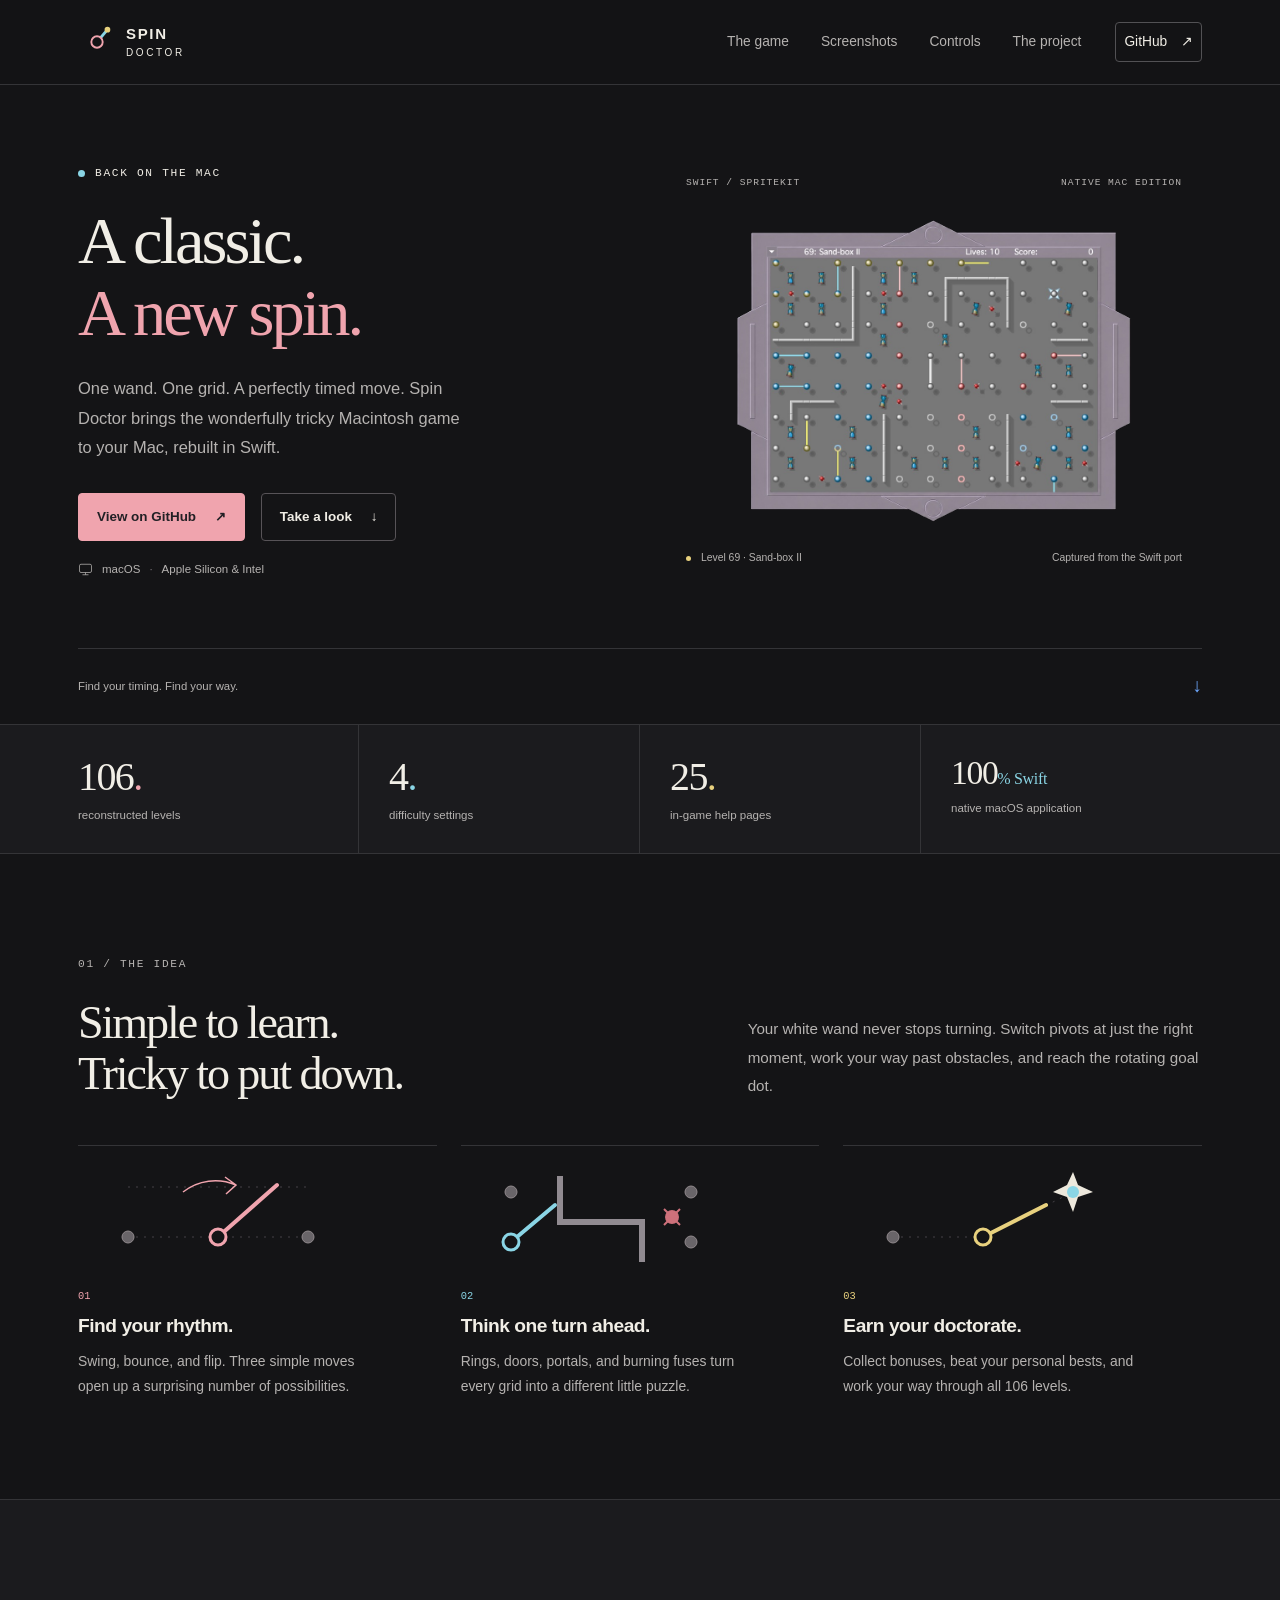
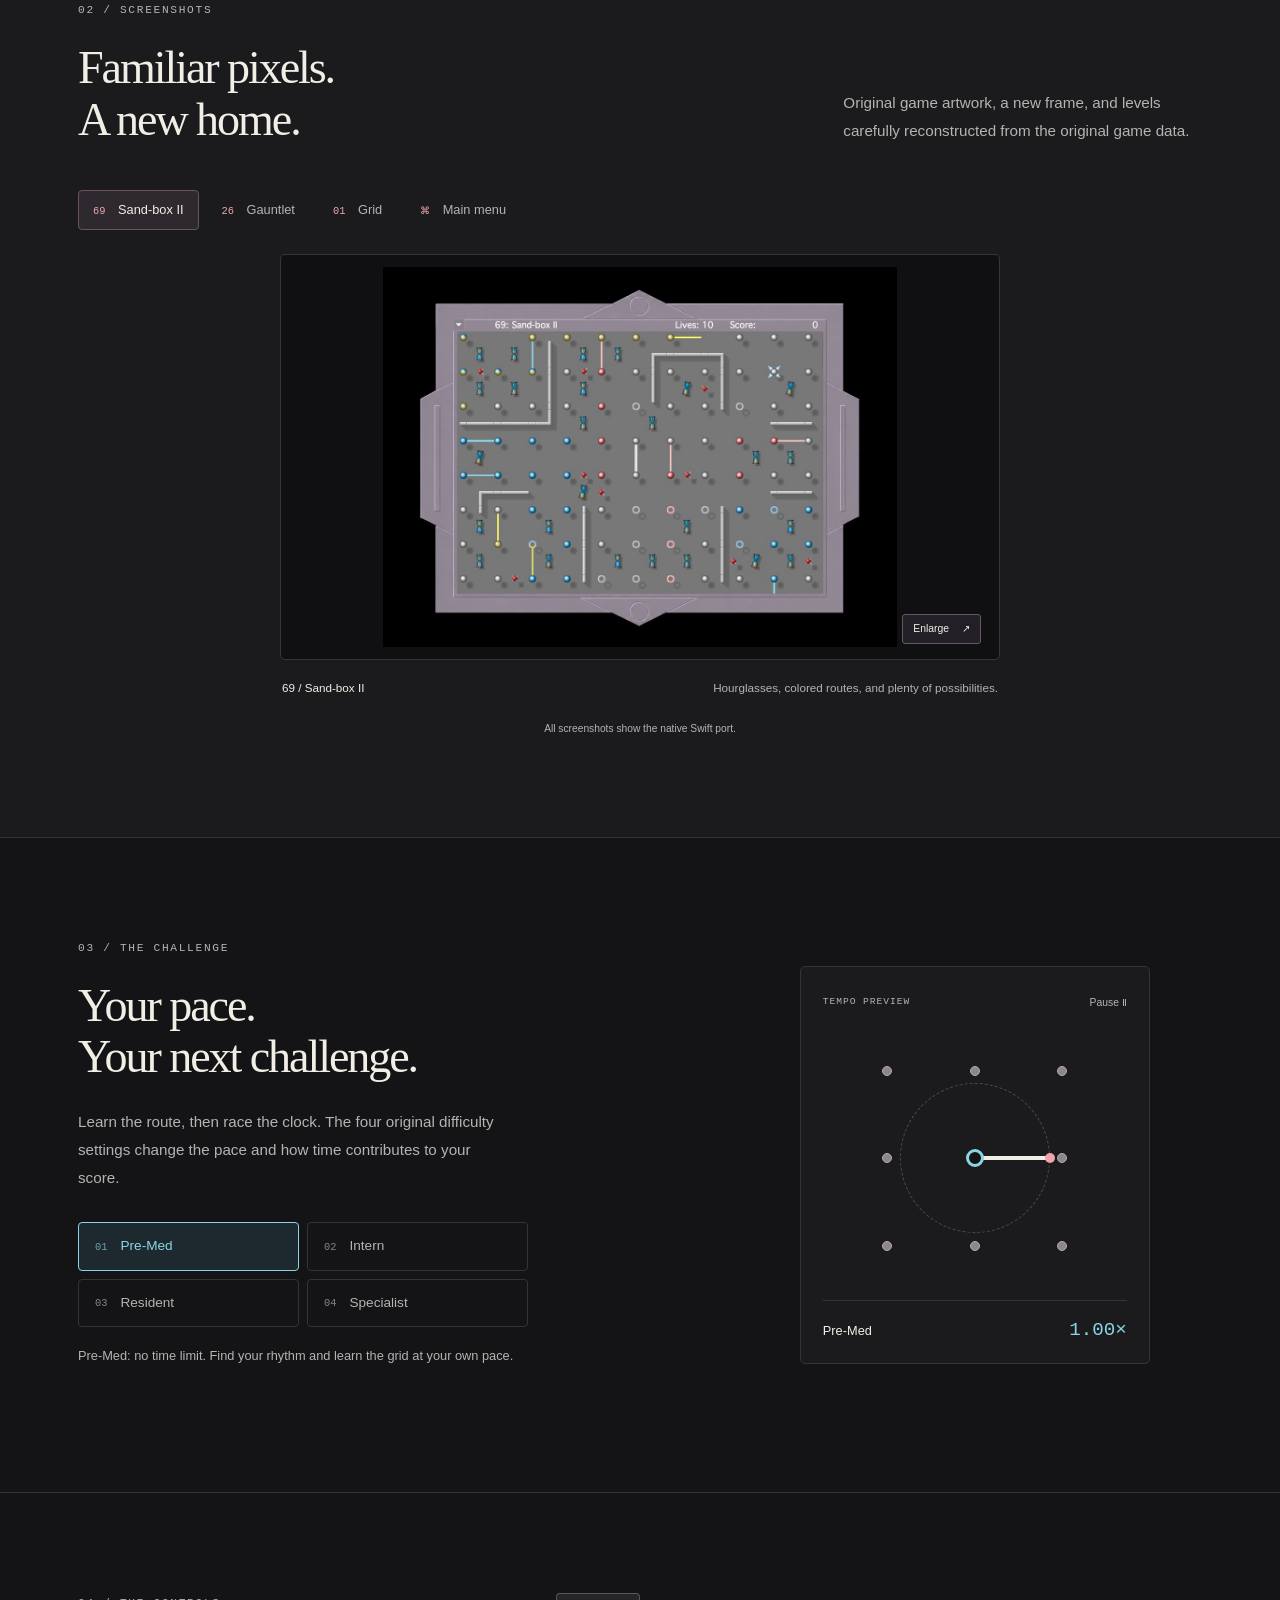
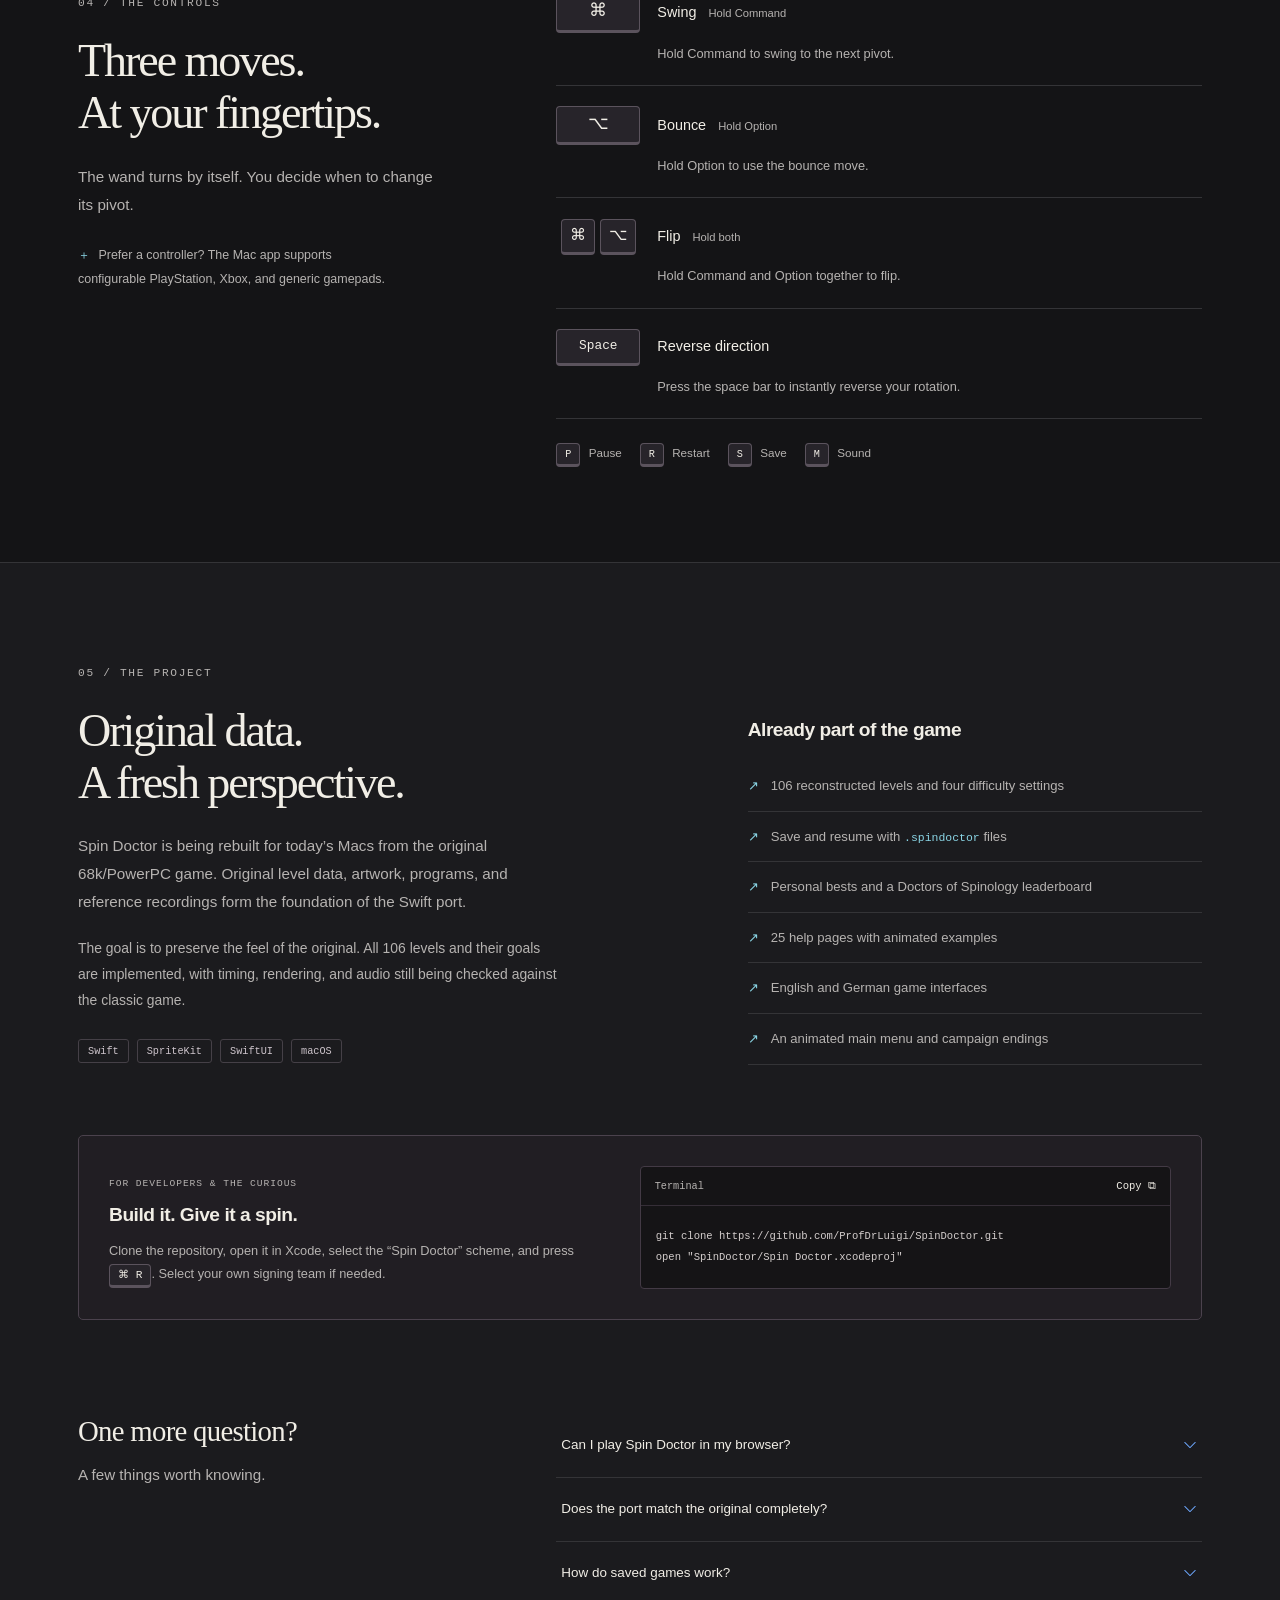
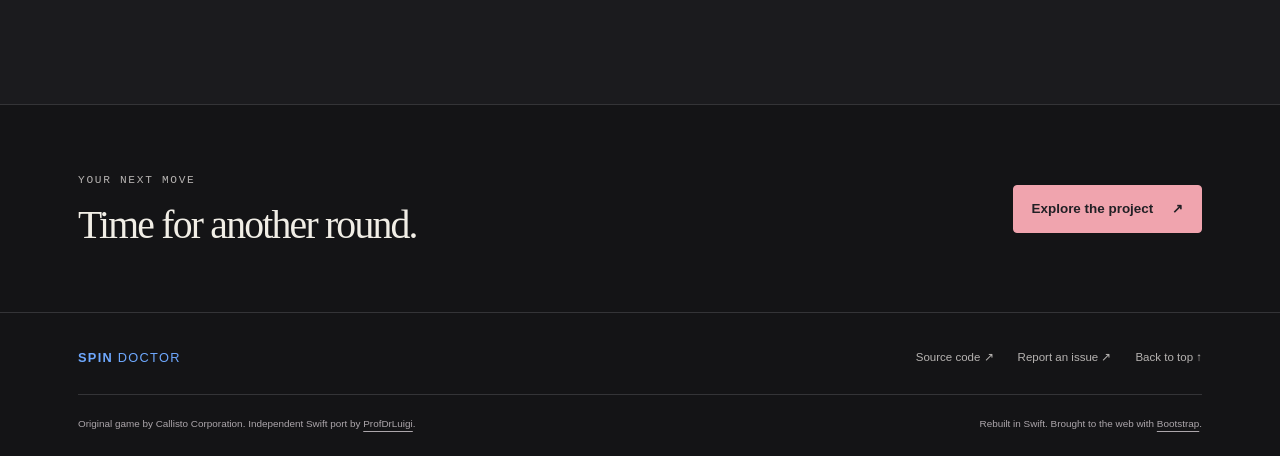
==== docs/index.html @ 9e821176 "Initial push" ====
<!doctype html>
<html lang="en" data-bs-theme="dark">
<head>
  <meta charset="utf-8">
  <meta name="viewport" content="width=device-width, initial-scale=1">
  <meta name="theme-color" content="#141416">
  <meta name="description" content="The Macintosh classic returns as a native Swift and SpriteKit game for macOS. Explore 106 reconstructed levels, four difficulty settings, and a familiar world of rotating wands.">
  <meta property="og:type" content="website">
  <meta property="og:title" content="Spin Doctor · A classic. A new spin.">
  <meta property="og:description" content="106 levels. Four difficulty settings. One rotating wand. A native Swift reimplementation of the Macintosh classic.">
  <meta property="og:image" content="https://profdrluigi.github.io/SpinDoctor/assets/images/sand-box-ii.jpg">
  <meta property="og:image:alt" content="Level 69, Sand-box II, in the native Spin Doctor port">
  <meta name="twitter:card" content="summary_large_image">
  <title>Spin Doctor · A classic. A new spin.</title>
  <link rel="icon" type="image/svg+xml" href="assets/favicon.svg">
  <link rel="stylesheet" href="assets/vendor/bootstrap/bootstrap.min.css">
  <link rel="stylesheet" href="assets/site.css">
  <script src="assets/vendor/bootstrap/bootstrap.bundle.min.js" defer></script>
  <script src="assets/site.js" defer></script>
</head>
<body>
  <a class="skip-link" href="#main">Skip to content</a>

  <header class="site-header">
    <nav class="navbar navbar-expand-lg container" aria-label="Main navigation">
      <a class="navbar-brand brand" href="#top" aria-label="Spin Doctor – home">
        <svg class="brand-symbol" viewBox="0 0 40 40" aria-hidden="true"><path d="M20 20 31 7"/><circle cx="20" cy="20" r="6"/><circle class="brand-orbit" cx="31" cy="7" r="3"/></svg>
        <span>SPIN<span class="brand-second">DOCTOR</span></span>
      </a>
      <button class="navbar-toggler" type="button" data-bs-toggle="collapse" data-bs-target="#navigation" aria-controls="navigation" aria-expanded="false" aria-label="Toggle navigation">
        <span class="navbar-toggler-icon"></span>
      </button>
      <div class="collapse navbar-collapse" id="navigation">
        <ul class="navbar-nav ms-auto align-items-lg-center gap-lg-3">
          <li class="nav-item"><a class="nav-link" href="#game">The game</a></li>
          <li class="nav-item"><a class="nav-link" href="#screenshots">Screenshots</a></li>
          <li class="nav-item"><a class="nav-link" href="#controls">Controls</a></li>
          <li class="nav-item"><a class="nav-link" href="#project">The project</a></li>
          <li class="nav-item"><a class="nav-link nav-github" href="https://github.com/ProfDrLuigi/SpinDoctor">GitHub <span aria-hidden="true">↗</span></a></li>
        </ul>
      </div>
    </nav>
  </header>

  <main id="main">
    <section class="hero section-grid" id="top" aria-labelledby="hero-title">
      <div class="container">
        <div class="row align-items-center gy-5">
          <div class="col-lg-5 hero-copy">
            <div class="eyebrow"><span class="status-dot" aria-hidden="true"></span> Back on the Mac</div>
            <h1 id="hero-title">A classic.<br><span>A new spin.</span></h1>
            <p class="hero-description">One wand. One grid. A perfectly timed move. Spin Doctor brings the wonderfully tricky Macintosh game to your Mac, rebuilt in Swift.</p>
            <div class="d-flex flex-wrap gap-3 hero-actions">
              <a class="btn btn-accent" href="https://github.com/ProfDrLuigi/SpinDoctor">View on GitHub <span aria-hidden="true">↗</span></a>
              <a class="btn btn-outline-game" href="#screenshots">Take a look <span aria-hidden="true">↓</span></a>
            </div>
            <p class="platform-note"><svg width="15" height="15" viewBox="0 0 20 20" fill="none" aria-hidden="true"><rect x="2" y="3" width="16" height="11" rx="2" stroke="currentColor"/><path d="M6 17h8M10 14v3" stroke="currentColor"/></svg> macOS <span>·</span> Apple Silicon &amp; Intel</p>
          </div>
          <div class="col-lg-7 hero-visual">
            <div class="visual-heading"><span class="tiny-label">SWIFT / SPRITEKIT</span><span class="tiny-label">NATIVE MAC EDITION</span></div>
            <img class="hero-image" src="assets/images/sand-box-ii.jpg" width="1100" height="814" alt="Spin Doctor: Sand-box II with colored wands, hourglasses, and walls inside the new game frame" fetchpriority="high" decoding="async">
            <div class="visual-caption"><span><span class="caption-dot" aria-hidden="true"></span> Level 69 · Sand-box II</span><span>Captured from the Swift port</span></div>
          </div>
        </div>
        <div class="hero-bottom"><span>Find your timing. Find your way.</span><a href="#game" aria-label="Explore the game"><span aria-hidden="true">↓</span></a></div>
      </div>
    </section>

    <section class="facts-band" aria-label="The game in numbers">
      <div class="container">
        <div class="row g-0">
          <div class="col-6 col-lg-3 fact"><strong>106<span class="pink">.</span></strong><span>reconstructed levels</span></div>
          <div class="col-6 col-lg-3 fact"><strong>4<span class="blue">.</span></strong><span>difficulty settings</span></div>
          <div class="col-6 col-lg-3 fact"><strong>25<span class="yellow">.</span></strong><span>in-game help pages</span></div>
          <div class="col-6 col-lg-3 fact"><strong class="fact-native">100<span class="blue">% Swift</span></strong><span>native macOS application</span></div>
        </div>
      </div>
    </section>

    <section class="section-space" id="game" aria-labelledby="game-title">
      <div class="container">
        <div class="row gy-4 align-items-end section-heading">
          <div class="col-lg-7"><p class="eyebrow">01 / The idea</p><h2 id="game-title">Simple to learn.<br>Tricky to put down.</h2></div>
          <div class="col-lg-5"><p class="section-intro">Your white wand never stops turning. Switch pivots at just the right moment, work your way past obstacles, and reach the rotating goal dot.</p></div>
        </div>
        <div class="row g-4 mechanics">
          <div class="col-md-4">
            <article class="mechanic mechanic-pink">
              <div class="mechanic-art" aria-hidden="true"><svg viewBox="0 0 280 110"><path class="diagram-track" d="M50 75H230M50 25H230"/><circle class="diagram-dot" cx="50" cy="75" r="6"/><circle class="diagram-dot" cx="140" cy="75" r="6"/><circle class="diagram-dot" cx="230" cy="75" r="6"/><path class="diagram-wand" d="M140 75 199 23"/><circle class="diagram-pivot" cx="140" cy="75" r="8"/><path class="diagram-arrow" d="M105 30a52 52 0 0 1 53-7m-11-8 11 8-10 9"/></svg></div>
              <span class="step-number">01</span><h3>Find your rhythm.</h3><p>Swing, bounce, and flip. Three simple moves open up a surprising number of possibilities.</p>
            </article>
          </div>
          <div class="col-md-4">
            <article class="mechanic mechanic-blue">
              <div class="mechanic-art" aria-hidden="true"><svg viewBox="0 0 280 110"><circle class="diagram-dot" cx="50" cy="30" r="6"/><circle class="diagram-dot" cx="50" cy="80" r="6"/><circle class="diagram-dot" cx="230" cy="30" r="6"/><circle class="diagram-dot" cx="230" cy="80" r="6"/><path class="diagram-wall" d="M99 14V60H181V100"/><path class="diagram-wand" d="M50 80 94 43"/><circle class="diagram-pivot" cx="50" cy="80" r="8"/><circle class="diagram-danger" cx="211" cy="55" r="7"/><path class="diagram-danger-lines" d="m203 47 16 16m0-16-16 16"/></svg></div>
              <span class="step-number">02</span><h3>Think one turn ahead.</h3><p>Rings, doors, portals, and burning fuses turn every grid into a different little puzzle.</p>
            </article>
          </div>
          <div class="col-md-4">
            <article class="mechanic mechanic-yellow">
              <div class="mechanic-art" aria-hidden="true"><svg viewBox="0 0 280 110"><path class="diagram-track" d="M50 75H140L230 30"/><circle class="diagram-dot" cx="50" cy="75" r="6"/><circle class="diagram-dot" cx="140" cy="75" r="6"/><path class="diagram-wand" d="m140 75 63-32"/><circle class="diagram-pivot" cx="140" cy="75" r="8"/><path class="diagram-star" d="m230 10 5 13 15 7-15 5-5 15-6-15-14-5 14-7Z"/><circle class="diagram-goal" cx="230" cy="30" r="6"/></svg></div>
              <span class="step-number">03</span><h3>Earn your doctorate.</h3><p>Collect bonuses, beat your personal bests, and work your way through all 106 levels.</p>
            </article>
          </div>
        </div>
      </div>
    </section>

    <section class="section-space gallery-section" id="screenshots" aria-labelledby="gallery-title">
      <div class="container">
        <div class="row gy-3 align-items-end section-heading">
          <div class="col-lg-8"><p class="eyebrow">02 / Screenshots</p><h2 id="gallery-title">Familiar pixels.<br>A new home.</h2></div>
          <div class="col-lg-4"><p class="section-intro">Original game artwork, a new frame, and levels carefully reconstructed from the original game data.</p></div>
        </div>
        <ul class="nav nav-pills screenshot-tabs" id="screenshot-tabs" role="tablist" aria-label="Choose a screenshot">
          <li class="nav-item" role="presentation"><button class="nav-link active" id="sand-tab" data-bs-toggle="pill" data-bs-target="#sand-panel" type="button" role="tab" aria-controls="sand-panel" aria-selected="true"><span class="tab-index">69</span> Sand-box II</button></li>
          <li class="nav-item" role="presentation"><button class="nav-link" id="gauntlet-tab" data-bs-toggle="pill" data-bs-target="#gauntlet-panel" type="button" role="tab" aria-controls="gauntlet-panel" aria-selected="false"><span class="tab-index">26</span> Gauntlet</button></li>
          <li class="nav-item" role="presentation"><button class="nav-link" id="grid-tab" data-bs-toggle="pill" data-bs-target="#grid-panel" type="button" role="tab" aria-controls="grid-panel" aria-selected="false"><span class="tab-index">01</span> Grid</button></li>
          <li class="nav-item" role="presentation"><button class="nav-link" id="menu-tab" data-bs-toggle="pill" data-bs-target="#menu-panel" type="button" role="tab" aria-controls="menu-panel" aria-selected="false"><span class="tab-index">⌘</span> Main menu</button></li>
        </ul>
        <div class="tab-content screenshot-stage">
          <div class="tab-pane fade show active" id="sand-panel" role="tabpanel" aria-labelledby="sand-tab" tabindex="0">
            <figure><button class="screenshot-zoom" type="button" data-bs-toggle="modal" data-bs-target="#screenshot-modal" data-image="assets/images/sand-box-ii.jpg" data-caption="Level 69 · Sand-box II" aria-label="Enlarge the Sand-box II screenshot"><img src="assets/images/sand-box-ii.jpg" width="1100" height="814" alt="Level 69: colored wands, walls, rings, and hourglasses" loading="lazy" decoding="async"><span class="zoom-label">Enlarge <span aria-hidden="true">↗</span></span></button><figcaption><strong>69 / Sand-box II</strong><span>Hourglasses, colored routes, and plenty of possibilities.</span></figcaption></figure>
          </div>
          <div class="tab-pane fade" id="gauntlet-panel" role="tabpanel" aria-labelledby="gauntlet-tab" tabindex="0">
            <figure><button class="screenshot-zoom" type="button" data-bs-toggle="modal" data-bs-target="#screenshot-modal" data-image="assets/images/gauntlet.jpg" data-caption="Level 26 · Gauntlet" aria-label="Enlarge the Gauntlet screenshot"><img src="assets/images/gauntlet.jpg" width="1100" height="814" alt="Level 26: narrow passages, switches, portals, and a long fuse" loading="lazy" decoding="async"><span class="zoom-label">Enlarge <span aria-hidden="true">↗</span></span></button><figcaption><strong>26 / Gauntlet</strong><span>Tight passages and dangerous encounters. Timing is everything.</span></figcaption></figure>
          </div>
          <div class="tab-pane fade" id="grid-panel" role="tabpanel" aria-labelledby="grid-tab" tabindex="0">
            <figure><button class="screenshot-zoom" type="button" data-bs-toggle="modal" data-bs-target="#screenshot-modal" data-image="assets/images/grid.jpg" data-caption="Level 1 · Grid" aria-label="Enlarge the Grid screenshot"><img src="assets/images/grid.jpg" width="1100" height="814" alt="Level 1: the opening dot grid and instructions" loading="lazy" decoding="async"><span class="zoom-label">Enlarge <span aria-hidden="true">↗</span></span></button><figcaption><strong>01 / Grid</strong><span>Where it all begins: a grid, your wand, and a goal.</span></figcaption></figure>
          </div>
          <div class="tab-pane fade" id="menu-panel" role="tabpanel" aria-labelledby="menu-tab" tabindex="0">
            <figure><button class="screenshot-zoom" type="button" data-bs-toggle="modal" data-bs-target="#screenshot-modal" data-image="assets/images/main-menu.jpg" data-caption="Main menu · Doctors of Spinology" aria-label="Enlarge the main menu screenshot"><img src="assets/images/main-menu.jpg" width="1100" height="786" alt="Main menu with the SPIN logo, level selection, difficulty settings, and high scores" loading="lazy" decoding="async"><span class="zoom-label">Enlarge <span aria-hidden="true">↗</span></span></button><figcaption><strong>⌘ / Main menu</strong><span>The animated SPIN logo, level selection, and your Doctors of Spinology.</span></figcaption></figure>
          </div>
        </div>
        <p class="image-note">All screenshots show the native Swift port.</p>
      </div>
    </section>

    <section class="section-space difficulty-section" aria-labelledby="difficulty-title">
      <div class="container">
        <div class="row gy-5 align-items-center">
          <div class="col-lg-6">
            <p class="eyebrow">03 / The challenge</p><h2 id="difficulty-title">Your pace.<br>Your next challenge.</h2>
            <p class="section-intro difficulty-intro">Learn the route, then race the clock. The four original difficulty settings change the pace and how time contributes to your score.</p>
            <div class="difficulty-options" role="group" aria-label="Difficulty for the tempo preview">
              <button class="difficulty-option is-selected" type="button" data-difficulty="0" aria-pressed="true"><span>01</span>Pre-Med</button>
              <button class="difficulty-option" type="button" data-difficulty="1" aria-pressed="false"><span>02</span>Intern</button>
              <button class="difficulty-option" type="button" data-difficulty="2" aria-pressed="false"><span>03</span>Resident</button>
              <button class="difficulty-option" type="button" data-difficulty="3" aria-pressed="false"><span>04</span>Specialist</button>
            </div>
            <p class="difficulty-note" id="difficulty-note" aria-live="polite">Pre-Med: no time limit. Find your rhythm and learn the grid at your own pace.</p>
          </div>
          <div class="col-lg-5 offset-lg-1">
            <div class="tempo-panel">
              <div class="tempo-header"><span class="tiny-label">TEMPO PREVIEW</span><button id="animation-toggle" class="animation-toggle" type="button" aria-pressed="false" aria-label="Pause the tempo preview">Pause <span aria-hidden="true">Ⅱ</span></button></div>
              <div class="tempo-board" role="img" aria-label="Simplified preview of the rotating wand">
                <div class="tempo-grid" aria-hidden="true"><i></i><i></i><i></i><i></i><i></i><i></i><i></i><i></i><i></i></div>
                <div class="tempo-orbit" aria-hidden="true"></div><div class="tempo-wand" aria-hidden="true"></div><div class="tempo-pivot" aria-hidden="true"></div>
              </div>
              <div class="tempo-footer"><span id="tempo-name">Pre-Med</span><span class="tempo-rate" id="tempo-rate">1.00×</span></div>
            </div>
          </div>
        </div>
      </div>
    </section>

    <section class="section-space controls-section" id="controls" aria-labelledby="controls-title">
      <div class="container">
        <div class="row gy-5">
          <div class="col-lg-4"><p class="eyebrow">04 / The controls</p><h2 id="controls-title">Three moves.<br>At your fingertips.</h2><p class="section-intro mt-4">The wand turns by itself. You decide when to change its pivot.</p><p class="controller-note"><span class="blue" aria-hidden="true">＋</span> Prefer a controller? The Mac app supports configurable PlayStation, Xbox, and generic gamepads.</p></div>
          <div class="col-lg-7 offset-lg-1">
            <dl class="control-list">
              <div><dt><kbd>⌘</kbd><span>Swing <small>Hold Command</small></span></dt><dd>Hold Command to swing to the next pivot.</dd></div>
              <div><dt><kbd>⌥</kbd><span>Bounce <small>Hold Option</small></span></dt><dd>Hold Option to use the bounce move.</dd></div>
              <div><dt><span class="key-pair"><kbd>⌘</kbd><kbd>⌥</kbd></span><span>Flip <small>Hold both</small></span></dt><dd>Hold Command and Option together to flip.</dd></div>
              <div><dt><kbd class="key-space">Space</kbd><span>Reverse direction</span></dt><dd>Press the space bar to instantly reverse your rotation.</dd></div>
            </dl>
            <div class="utility-keys"><span><kbd>P</kbd> Pause</span><span><kbd>R</kbd> Restart</span><span><kbd>S</kbd> Save</span><span><kbd>M</kbd> Sound</span></div>
          </div>
        </div>
      </div>
    </section>

    <section class="section-space project-section" id="project" aria-labelledby="project-title">
      <div class="container">
        <div class="row gy-5">
          <div class="col-lg-6"><p class="eyebrow">05 / The project</p><h2 id="project-title">Original data.<br>A fresh perspective.</h2><p class="section-intro mt-4">Spin Doctor is being rebuilt for today’s Macs from the original 68k/PowerPC game. Original level data, artwork, programs, and reference recordings form the foundation of the Swift port.</p><p class="project-copy">The goal is to preserve the feel of the original. All 106 levels and their goals are implemented, with timing, rendering, and audio still being checked against the classic game.</p><div class="tech-tags" aria-label="Technologies"><span>Swift</span><span>SpriteKit</span><span>SwiftUI</span><span>macOS</span></div></div>
          <div class="col-lg-5 offset-lg-1">
            <div class="project-details">
              <h3>Already part of the game</h3>
              <ul class="included-list"><li>106 reconstructed levels and four difficulty settings</li><li>Save and resume with <code>.spindoctor</code> files</li><li>Personal bests and a Doctors of Spinology leaderboard</li><li>25 help pages with animated examples</li><li>English and German game interfaces</li><li>An animated main menu and campaign endings</li></ul>
            </div>
          </div>
        </div>
        <div class="build-panel">
          <div><span class="tiny-label">FOR DEVELOPERS &amp; THE CURIOUS</span><h3>Build it. Give it a spin.</h3><p>Clone the repository, open it in Xcode, select the “Spin Doctor” scheme, and press <kbd>⌘ R</kbd>. Select your own signing team if needed.</p></div>
          <div class="build-code"><div class="code-toolbar"><span>Terminal</span><button class="copy-button" id="copy-command" type="button">Copy <span aria-hidden="true">⧉</span></button></div><pre tabindex="0"><code id="clone-command">git clone https://github.com/ProfDrLuigi/SpinDoctor.git
open "SpinDoctor/Spin Doctor.xcodeproj"</code></pre><span class="copy-status" id="copy-status" role="status"></span></div>
        </div>
        <div class="row gy-4 faq-row">
          <div class="col-lg-4"><h3 class="faq-title">One more question?</h3><p class="section-intro">A few things worth knowing.</p></div>
          <div class="col-lg-7 offset-lg-1"><div class="accordion accordion-flush" id="faq">
            <div class="accordion-item"><h4 class="accordion-header"><button class="accordion-button collapsed" type="button" data-bs-toggle="collapse" data-bs-target="#faq-mac" aria-expanded="false" aria-controls="faq-mac">Can I play Spin Doctor in my browser?</button></h4><div id="faq-mac" class="accordion-collapse collapse" data-bs-parent="#faq"><div class="accordion-body">Spin Doctor is a native macOS app for Apple Silicon and Intel. This website is a showcase of the project. You’ll find the source code and project documentation on GitHub.</div></div></div>
            <div class="accordion-item"><h4 class="accordion-header"><button class="accordion-button collapsed" type="button" data-bs-toggle="collapse" data-bs-target="#faq-original" aria-expanded="false" aria-controls="faq-original">Does the port match the original completely?</button></h4><div id="faq-original" class="accordion-collapse collapse" data-bs-parent="#faq"><div class="accordion-body">All 106 levels are implemented. The reconstruction uses original data, analyzed program code, screenshots, and recordings of the classic game. Full timing, visual, and audio parity is still being evaluated. The repository documents the current status.</div></div></div>
            <div class="accordion-item"><h4 class="accordion-header"><button class="accordion-button collapsed" type="button" data-bs-toggle="collapse" data-bs-target="#faq-saves" aria-expanded="false" aria-controls="faq-saves">How do saved games work?</button></h4><div id="faq-saves" class="accordion-collapse collapse" data-bs-parent="#faq"><div class="accordion-body">The Swift port saves ongoing games in its own <code>.spindoctor</code> format. Load a file using “Open…” and press <kbd>P</kbd> to resume. Saved games from the classic Macintosh version cannot be imported.</div></div></div>
          </div></div>
        </div>
      </div>
    </section>

    <section class="closing-section" aria-labelledby="closing-title"><div class="container"><div class="closing-inner"><div><p class="eyebrow">Your next move</p><h2 id="closing-title">Time for another round.</h2></div><a class="btn btn-accent" href="https://github.com/ProfDrLuigi/SpinDoctor">Explore the project <span aria-hidden="true">↗</span></a></div></div></section>
  </main>

  <footer class="site-footer"><div class="container"><div class="footer-top"><a class="footer-brand" href="#top">SPIN <span>DOCTOR</span></a><div><a href="https://github.com/ProfDrLuigi/SpinDoctor">Source code <span aria-hidden="true">↗</span></a><a href="https://github.com/ProfDrLuigi/SpinDoctor/issues">Report an issue <span aria-hidden="true">↗</span></a><a href="#top">Back to top ↑</a></div></div><div class="footer-bottom"><p>Original game by Callisto Corporation. Independent Swift port by <a href="https://github.com/ProfDrLuigi">ProfDrLuigi</a>.</p><p>Rebuilt in Swift. Brought to the web with <a href="https://getbootstrap.com/">Bootstrap</a>.</p></div></div></footer>

  <div class="modal fade" id="screenshot-modal" tabindex="-1" aria-labelledby="screenshot-modal-title" aria-hidden="true"><div class="modal-dialog modal-xl modal-dialog-centered"><div class="modal-content"><div class="modal-header"><h2 class="modal-title fs-6" id="screenshot-modal-title">Screenshot</h2><button type="button" class="btn-close" data-bs-dismiss="modal" aria-label="Close"></button></div><div class="modal-body"><img id="screenshot-modal-image" class="img-fluid" alt="" width="2000" height="1480"></div></div></div></div>
</body>
</html>
---- docs/assets/site.css ----
:root {
  --page: #141416;
  --surface: #1b1b1e;
  --ink: #f1eee6;
  --muted: #b6b3b1;
  --line: #343437;
  --pink: #f0a4ae;
  --blue: #8ad5e5;
  --yellow: #e8d17e;
  --bs-body-bg: var(--page);
  --bs-body-color: var(--ink);
  --bs-border-color: var(--line);
  --bs-link-color: var(--ink);
  --bs-link-hover-color: var(--pink);
  --spin-duration: 5.05s;
}
html { scroll-behavior: smooth; scroll-padding-top: 95px; }
body { font-family: -apple-system, BlinkMacSystemFont, "Segoe UI", sans-serif; -webkit-font-smoothing: antialiased; }
::selection { background: var(--pink); color: var(--page); }
img, svg { max-width: 100%; }
a { text-underline-offset: 4px; }
button, a { -webkit-tap-highlight-color: transparent; }
:focus-visible { outline: 3px solid var(--blue) !important; outline-offset: 5px; box-shadow: none !important; }
h1, h2, h3, p, figure { margin: 0; }
h1, h2 { font-family: Georgia, "Times New Roman", serif; font-weight: 400; letter-spacing: -.045em; }
h1 { font-size: clamp(3.2rem, 5.2vw, 5rem); line-height: 1.08; }
h2 { font-size: clamp(2.2rem, 3.6vw, 3.35rem); line-height: 1.12; }
h3 { font-size: 1.2rem; font-weight: 550; letter-spacing: -.025em; }
.container { max-width: 1180px; padding-left: 28px; padding-right: 28px; }
.pink { color: var(--pink); }.blue { color: var(--blue); }.yellow { color: var(--yellow); }
.skip-link { position: fixed; top: -70px; left: 18px; padding: 12px 20px; z-index: 2000; color: var(--page); background: var(--blue); }
.skip-link:focus { top: 12px; }
.site-header { position: sticky; top: 0; z-index: 1020; background: rgba(20,20,22,.97); border-bottom: 1px solid var(--line); }
.navbar { min-height: 84px; }
.brand { display: flex; align-items: center; gap: 10px; color: var(--ink); font-size: 15px; font-weight: 650; line-height: 1.1; letter-spacing: .11em; }
.brand-second { display: block; font-size: 10px; font-weight: 400; letter-spacing: .26em; margin-top: 5px; }
.brand-symbol { width: 38px; height: 38px; overflow: visible; }
.brand-symbol path { fill: none; stroke: var(--blue); stroke-width: 3; stroke-linecap: round; }
.brand-symbol circle { fill: var(--page); stroke: var(--pink); stroke-width: 2; }
.brand-symbol .brand-orbit { fill: var(--yellow); stroke: none; }
.navbar .nav-link { color: var(--muted); font-size: .86rem; padding: 10px 8px; }
.navbar .nav-link:hover, .navbar .nav-link:focus { color: var(--ink); }
.navbar .nav-github { color: var(--ink); border: 1px solid #525154; border-radius: 4px; padding: 9px 16px; margin-left: 10px; }
.nav-github span { margin-left: 10px; }
.navbar-toggler { border-color: var(--line); padding: 6px 9px; }
.navbar-toggler-icon { width: 22px; height: 22px; }
.hero { padding-top: 78px; overflow: clip; position: relative; }
.section-grid { background-image: radial-gradient(#62606633 .7px, transparent .7px); background-size: 28px 28px; }
.eyebrow { font-family: ui-monospace, SFMono-Regular, Menlo, monospace; font-size: .7rem; font-weight: 500; text-transform: uppercase; letter-spacing: .15em; line-height: 1.8; color: var(--muted); margin-bottom: 22px; }
.hero .eyebrow { display: flex; align-items: center; gap: 10px; color: var(--ink); }
.status-dot { display: inline-block; width: 7px; height: 7px; border-radius: 50%; background: var(--blue); }
.hero h1 span { color: var(--pink); }
.hero-description { color: var(--muted); font-size: 1.03rem; line-height: 1.8; margin-top: 25px; max-width: 390px; }
.hero-actions { margin-top: 30px; }
.btn { border-radius: 4px; font-size: .84rem; font-weight: 600; padding: 13px 18px; transition: background-color .2s, border-color .2s, color .2s; }
.btn span { display: inline-block; margin-left: 15px; }
.btn-accent { --bs-btn-color: #222025; --bs-btn-bg: var(--pink); --bs-btn-border-color: var(--pink); --bs-btn-hover-color: #222025; --bs-btn-hover-bg: #f5bbc2; --bs-btn-hover-border-color: #f5bbc2; --bs-btn-active-bg: #f5bbc2; }
.btn-outline-game { --bs-btn-color: var(--ink); --bs-btn-border-color: #575357; --bs-btn-hover-bg: #29272a; --bs-btn-hover-color: var(--ink); --bs-btn-hover-border-color: #8b7f85; }
.platform-note { display: flex; align-items: center; gap: 9px; margin-top: 20px; color: var(--muted); font-size: .72rem; }
.platform-note > span { color: #797378; }
.hero-visual { max-width: 560px; margin-left: auto; }
.visual-heading, .visual-caption { display: flex; justify-content: space-between; align-items: center; gap: 10px; }
.visual-heading { margin: 0 20px 10px; }
.tiny-label { font-family: ui-monospace, SFMono-Regular, Menlo, monospace; font-size: .6rem; letter-spacing: .1em; color: var(--muted); }
.hero-image { display: block; width: 100%; max-height: 340px; height: auto; object-fit: contain; mix-blend-mode: lighten; }
.visual-caption { font-size: .65rem; color: var(--muted); margin: 10px 20px 0; }
.caption-dot { display: inline-block; width: 5px; height: 5px; background: var(--yellow); border-radius: 50%; margin-right: 7px; }
.hero-bottom { display: flex; justify-content: space-between; align-items: center; margin-top: 70px; border-top: 1px solid var(--line); padding: 23px 0; font-size: .71rem; color: var(--muted); }
.hero-bottom a { font-size: 1.2rem; text-decoration: none; }
.facts-band { border-top: 1px solid var(--line); border-bottom: 1px solid var(--line); background: var(--surface); }
.fact { padding: 29px 30px; border-right: 1px solid var(--line); }
.fact:first-child { padding-left: 0; }.fact:last-child { border: none; }
.fact strong { display: block; font-family: Georgia, serif; font-weight: 400; font-size: 2.5rem; line-height: 1.15; letter-spacing: -.04em; }
.fact > span { display: block; color: var(--muted); font-size: .72rem; margin-top: 7px; }
.fact .fact-native { font-size: 2.1rem; }.fact-native span { font-size: 1rem; letter-spacing: -.02em; }
.section-space { padding: 100px 0; }
.section-heading { margin-bottom: 45px; }
.section-intro { color: var(--muted); font-size: .95rem; line-height: 1.85; max-width: 480px; }
.mechanic { border-top: 1px solid var(--line); padding: 10px 20px 0 0; --diagram-color: var(--pink); }
.mechanic-blue { --diagram-color: var(--blue); }.mechanic-yellow { --diagram-color: var(--yellow); }
.mechanic-art { max-width: 280px; margin: 6px 0 18px; }
.mechanic-art svg { display: block; width: 100%; height: 110px; }
.diagram-track { stroke: #444146; stroke-dasharray: 2 6; fill: none; }
.diagram-dot { fill: #696569; stroke: #918a8d; }
.diagram-wand { stroke: var(--diagram-color); stroke-width: 4; stroke-linecap: round; }
.diagram-pivot { fill: var(--page); stroke: var(--diagram-color); stroke-width: 3; }
.diagram-arrow { stroke: var(--diagram-color); fill: none; stroke-width: 1.5; }
.diagram-wall { fill: none; stroke: #918b91; stroke-width: 6; }
.diagram-danger { fill: #ce717b; }.diagram-danger-lines { stroke: #ce717b; stroke-width: 2; }
.diagram-star { fill: #ede8dc; }.diagram-goal { fill: var(--blue); }
.step-number { display: block; color: var(--diagram-color); font: .65rem ui-monospace, SFMono-Regular, Menlo, monospace; margin-bottom: 12px; }
.mechanic h3 { margin-bottom: 12px; }.mechanic p { color: var(--muted); font-size: .87rem; line-height: 1.8; max-width: 310px; }
.gallery-section { background: var(--surface); border-block: 1px solid var(--line); }
.screenshot-tabs { gap: 8px; margin-bottom: 24px; }
.screenshot-tabs .nav-link { color: var(--muted); border: 1px solid transparent; border-radius: 4px; padding: 9px 14px; font-size: .8rem; background: transparent; }
.screenshot-tabs .nav-link:hover { color: var(--ink); background: #262529; }
.screenshot-tabs .nav-link.active { background: #2d292e; border-color: #68545e; color: var(--ink); }
.tab-index { font-family: ui-monospace, SFMono-Regular, Menlo, monospace; font-size: .65rem; color: var(--pink); margin-right: 9px; }
.screenshot-stage { max-width: 720px; margin: 0 auto; }
.screenshot-zoom { display: block; position: relative; width: 100%; border: 1px solid #37333a; padding: 12px; border-radius: 5px; background: #101013; overflow: hidden; }
.screenshot-zoom img { display: block; width: 100%; max-height: 380px; height: auto; object-fit: contain; }
.zoom-label { position: absolute; bottom: 15px; right: 18px; padding: 6px 10px; background: #242027f2; border: 1px solid #655763; border-radius: 3px; color: var(--ink); font-size: .65rem; }
.zoom-label span { margin-left: 10px; }
figcaption { display: flex; justify-content: space-between; gap: 20px; padding: 19px 2px 0; font-size: .73rem; }
figcaption strong { font-weight: 500; white-space: nowrap; }figcaption > span { color: var(--muted); text-align: right; }
.image-note { color: var(--muted); font-size: .64rem; margin-top: 25px; text-align: center; }
.difficulty-intro { margin-top: 25px; max-width: 430px; }
.difficulty-options { display: grid; grid-template-columns: 1fr 1fr; gap: 8px; max-width: 450px; margin-top: 30px; }
.difficulty-option { display: flex; align-items: center; gap: 13px; padding: 13px 16px; color: var(--muted); background: transparent; border: 1px solid var(--line); border-radius: 4px; text-align: left; font-size: .85rem; }
.difficulty-option > span { font: .65rem ui-monospace, SFMono-Regular, Menlo, monospace; opacity: .7; }
.difficulty-option:hover { border-color: #71656e; color: var(--ink); }
.difficulty-option.is-selected { border-color: var(--blue); background: #1d292e; color: var(--blue); }
.difficulty-note { color: var(--muted); font-size: .8rem; line-height: 1.8; margin-top: 17px; min-height: 48px; max-width: 450px; }
.tempo-panel { border: 1px solid var(--line); border-radius: 5px; background: #1b1b1e; padding: 22px; max-width: 350px; margin-inline: auto; }
.tempo-header, .tempo-footer { display: flex; justify-content: space-between; align-items: center; gap: 15px; }
.animation-toggle { color: var(--muted); background: none; border: none; font-size: .65rem; padding: 6px 0 6px 10px; }
.animation-toggle > span { margin-left: 8px; }
.tempo-board { position: relative; width: 240px; height: 240px; margin: 22px auto; max-width: 100%; }
.tempo-grid { position: absolute; inset: 20px; display: grid; grid-template-columns: repeat(3, 1fr); place-items: center; gap: 62px; }
.tempo-grid i { width: 10px; height: 10px; background: #8d878d; border: 1px solid #b5aab1; border-radius: 50%; }
.tempo-orbit { position: absolute; width: 150px; height: 150px; border: 1px dashed #50474f; border-radius: 50%; top: 45px; left: 45px; }
.tempo-wand { position: absolute; top: 118px; left: 120px; width: 76px; height: 4px; background: var(--ink); border-radius: 4px; transform-origin: 0 50%; animation: spin var(--spin-duration) linear infinite; }
.tempo-wand::after { content: ""; position: absolute; right: -4px; top: -3px; width: 10px; height: 10px; border-radius: 50%; background: var(--pink); }
.tempo-pivot { position: absolute; top: 111px; left: 111px; width: 18px; height: 18px; border-radius: 50%; background: var(--page); border: 3px solid var(--blue); }
.tempo-panel.is-paused .tempo-wand { animation-play-state: paused; }
.tempo-footer { border-top: 1px solid var(--line); padding-top: 18px; font-size: .8rem; }
.tempo-rate { font: 1.2rem ui-monospace, SFMono-Regular, Menlo, monospace; color: var(--blue); }
@keyframes spin { to { transform: rotate(360deg); } }
.controls-section { border-top: 1px solid var(--line); }
.controller-note { margin-top: 25px; color: var(--muted); font-size: .78rem; line-height: 1.9; max-width: 310px; }.controller-note > span { margin-right: 5px; }
.control-list { margin: 0; }.control-list > div { padding: 20px 0; border-bottom: 1px solid var(--line); }.control-list > div:first-child { padding-top: 0; }
.control-list dt { display: flex; align-items: center; gap: 17px; font-size: .9rem; font-weight: 500; }
.control-list small { display: inline-block; margin-left: 8px; font-size: .7rem; color: var(--muted); font-weight: 400; }
kbd { font-family: ui-monospace, SFMono-Regular, Menlo, monospace; border: 1px solid #5b535d; border-bottom: 3px solid #5b535d; border-radius: 4px; color: var(--ink); background: #27242a; padding: 4px 8px; }
.control-list dt > kbd, .key-pair { display: inline-flex; justify-content: center; align-items: center; flex: 0 0 84px; min-height: 37px; }
.control-list dt > kbd { font-size: 1.15rem; }.control-list .key-space { font-size: .8rem; }.key-pair { gap: 5px; }.key-pair kbd { font-size: 1rem; }
.control-list dd { margin: 9px 0 0 101px; font-size: .8rem; color: var(--muted); line-height: 1.8; }
.utility-keys { display: flex; flex-wrap: wrap; gap: 18px; margin-top: 25px; font-size: .73rem; color: var(--muted); }.utility-keys kbd { margin-right: 5px; }
.project-section { background: #1b1b1e; border-block: 1px solid var(--line); }
.project-copy { color: var(--muted); font-size: .87rem; line-height: 1.9; margin-top: 18px; max-width: 480px; }
.tech-tags { display: flex; flex-wrap: wrap; gap: 8px; margin-top: 25px; }.tech-tags span { border: 1px solid #454047; border-radius: 3px; padding: 5px 9px; font: .64rem ui-monospace, SFMono-Regular, Menlo, monospace; color: #cdc4cb; }
.project-details { margin-top: 55px; }.project-details h3 { margin-bottom: 20px; }
.included-list { list-style: none; padding: 0; margin: 0; }.included-list li { position: relative; font-size: .82rem; color: var(--muted); line-height: 1.8; padding: 13px 0 13px 23px; border-bottom: 1px solid var(--line); }.included-list li::before { content: "↗"; position: absolute; left: 0; color: var(--blue); }
code { color: var(--blue); }
.build-panel { display: grid; grid-template-columns: .95fr 1.05fr; gap: 50px; align-items: center; margin-top: 70px; padding: 30px; border: 1px solid #4b424d; border-radius: 5px; background: #211e23; }
.build-panel h3 { margin: 10px 0 13px; }.build-panel p { color: var(--muted); font-size: .8rem; line-height: 1.8; }
.build-code { min-width: 0; background: #151416; border: 1px solid #433a45; border-radius: 4px; position: relative; }
.code-toolbar { display: flex; justify-content: space-between; align-items: center; padding: 10px 14px; border-bottom: 1px solid #352e37; color: var(--muted); font: .64rem ui-monospace, SFMono-Regular, Menlo, monospace; }
.copy-button { color: var(--ink); border: none; background: transparent; font-size: .66rem; padding: 3px 0 3px 15px; }
.build-code pre { margin: 0; padding: 20px 15px; font-size: .66rem; line-height: 2; }.build-code pre code { color: #d4cecd; }
.copy-status { position: absolute; top: 100%; right: 0; padding-top: 6px; color: var(--blue); font-size: .65rem; }
.faq-row { margin-top: 70px; }.faq-title { font-family: Georgia, serif; font-size: 1.8rem; font-weight: 400; margin-bottom: 12px; }
.accordion { --bs-accordion-bg: transparent; --bs-accordion-border-color: var(--line); --bs-accordion-btn-color: var(--ink); --bs-accordion-active-bg: #242126; --bs-accordion-active-color: var(--pink); --bs-accordion-btn-focus-box-shadow: none; }
.accordion-button { padding: 20px 5px; font-size: .84rem; line-height: 1.7; }.accordion-button::after { width: 14px; height: 14px; background-size: 14px; }.accordion-body { color: var(--muted); font-size: .8rem; line-height: 1.9; padding: 12px 5px 24px; }
.closing-section { padding: 65px 0; }.closing-inner { display: flex; align-items: center; justify-content: space-between; gap: 30px; }.closing-inner .eyebrow { margin-bottom: 12px; }.closing-inner h2 { font-size: clamp(2rem, 3.1vw, 2.75rem); }.closing-inner .btn { flex-shrink: 0; }
.site-footer { border-top: 1px solid var(--line); padding: 35px 0 23px; }.footer-top { display: flex; justify-content: space-between; align-items: center; gap: 20px; }.footer-brand { text-decoration: none; font-size: .8rem; letter-spacing: .1em; font-weight: 650; }.footer-brand span { font-weight: 300; }.footer-top > div { display: flex; gap: 24px; font-size: .72rem; }.footer-top > div a { color: var(--muted); text-decoration: none; }.footer-top > div a:hover { color: var(--ink); }.footer-bottom { display: flex; justify-content: space-between; gap: 30px; margin-top: 27px; padding-top: 20px; border-top: 1px solid var(--line); color: #aca6ab; font-size: .62rem; line-height: 1.8; }.footer-bottom a { color: inherit; }
.modal-content { background: #111113; border-color: #514653; }.modal-header { padding: 14px 20px; }.modal-body { padding: 8px; text-align: center; }.modal-body img { width: auto; max-width: 100%; max-height: 78vh; height: auto; object-fit: contain; }
@media (min-width: 1400px) { .container { max-width: 1240px; }.hero-visual { max-width: 580px; } }
@media (max-width: 991.98px) {
  .navbar { min-height: 72px; }.navbar-collapse { position: absolute; top: 100%; left: 0; right: 0; padding: 15px 28px; background: var(--page); border-bottom: 1px solid var(--line); }.navbar .nav-github { display: inline-block; margin: 10px 0 0; }
  .hero { padding-top: 55px; }.hero-copy { max-width: 620px; }.hero-description { max-width: 500px; }.hero-visual { max-width: 560px; margin: 0 auto; }.hero-image { max-height: 340px; }.hero-bottom { margin-top: 38px; }
  .section-space { padding: 70px 0; }.fact { padding: 22px 20px; }.fact:nth-child(2) { border: none; }.fact:nth-child(-n+2) { border-bottom: 1px solid var(--line); }.fact:nth-child(3) { padding-left: 0; }
  .project-details { margin-top: 0; }.build-panel { gap: 25px; grid-template-columns: 1fr; }.tempo-panel { width: 100%; }.closing-inner { align-items: flex-start; flex-direction: column; }.footer-bottom { flex-direction: column; gap: 10px; }
}
@media (max-width: 575.98px) {
  .container { padding-left: 22px; padding-right: 22px; }h1 { font-size: 3rem; }h2 { font-size: 2.25rem; }.hero { padding-top: 42px; }.hero-description { font-size: .93rem; }.hero .eyebrow { font-size: .62rem; }.hero-actions { gap: 10px !important; }.btn { font-size: .76rem; padding: 12px 13px; }.btn span { margin-left: 9px; }
  .visual-heading, .visual-caption { margin-inline: 0; }.visual-heading .tiny-label { font-size: .48rem; }.visual-caption { font-size: .52rem; }.hero-image { max-height: 260px; }.hero-bottom { margin-top: 25px; font-size: .61rem; }.fact strong { font-size: 2.15rem; }.fact .fact-native { font-size: 1.8rem; }.fact-native span { font-size: .8rem; }.fact > span { font-size: .66rem; }
  .section-space { padding: 60px 0; }.section-heading { margin-bottom: 30px; }.mechanics { row-gap: 35px !important; }.mechanic { padding-right: 0; }.mechanic-art { margin-inline: auto; }.mechanic p { max-width: none; }
  .screenshot-tabs { gap: 4px; }.screenshot-tabs .nav-link { font-size: .69rem; padding: 8px 9px; }.tab-index { margin-right: 5px; font-size: .55rem; }.screenshot-zoom { padding: 5px; }.screenshot-zoom img { max-height: 260px; }.zoom-label { bottom: 8px; right: 9px; font-size: .52rem; padding: 4px 7px; }figcaption { flex-direction: column; gap: 7px; font-size: .7rem; }figcaption > span { text-align: left; }.image-note { font-size: .6rem; }
  .control-list dt { gap: 12px; font-size: .85rem; }.control-list dt > kbd, .key-pair { flex-basis: 73px; }.control-list dd { margin-left: 85px; font-size: .75rem; }.control-list small { font-size: .65rem; }.utility-keys { gap: 15px; font-size: .68rem; }
  .build-panel { padding: 22px 17px; margin-top: 45px; }.build-code pre { font-size: .58rem; padding-inline: 12px; }.faq-row { margin-top: 55px; }.footer-top { flex-direction: column; align-items: flex-start; }.footer-top > div { gap: 20px; }.footer-bottom { font-size: .59rem; }.closing-section { padding: 50px 0; }
}
@media (prefers-reduced-motion: reduce) {
  html { scroll-behavior: auto; }.tempo-wand { animation-play-state: paused; }*, *::before, *::after { transition-duration: .01ms !important; }
}
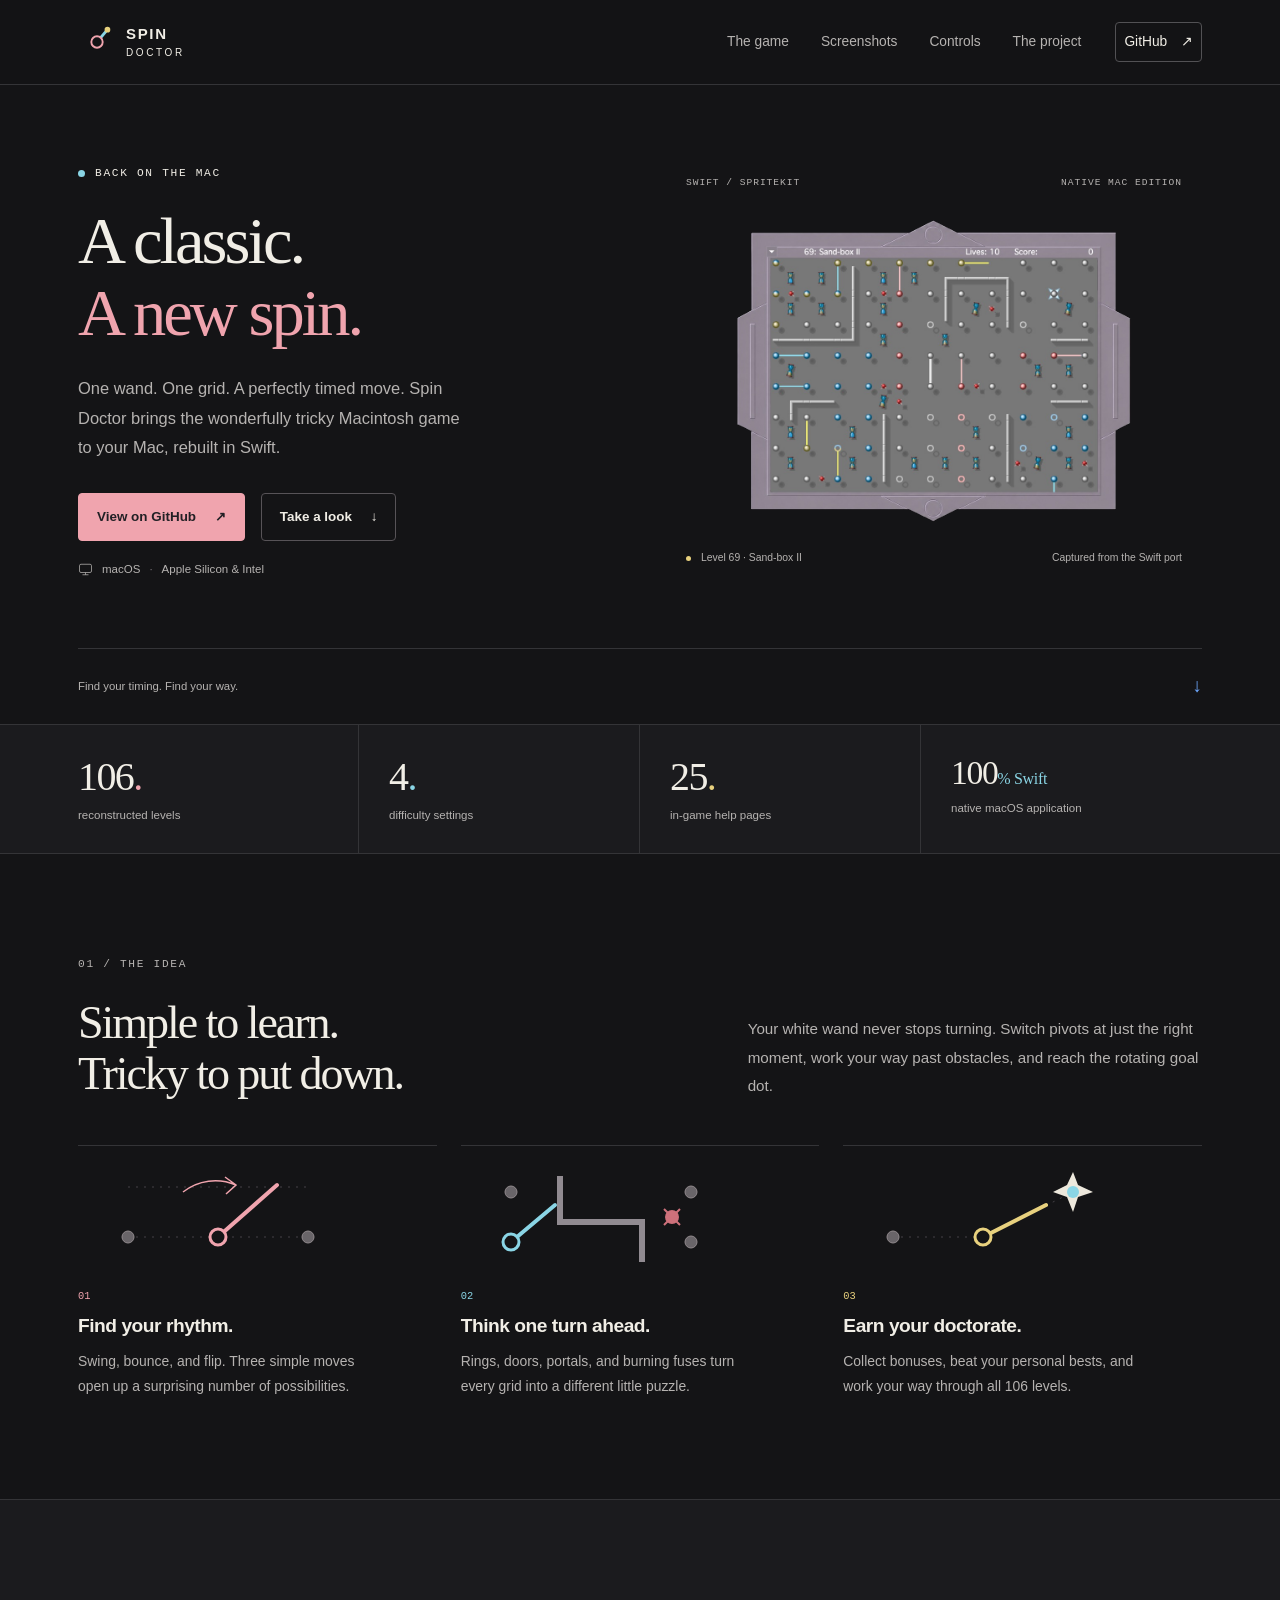
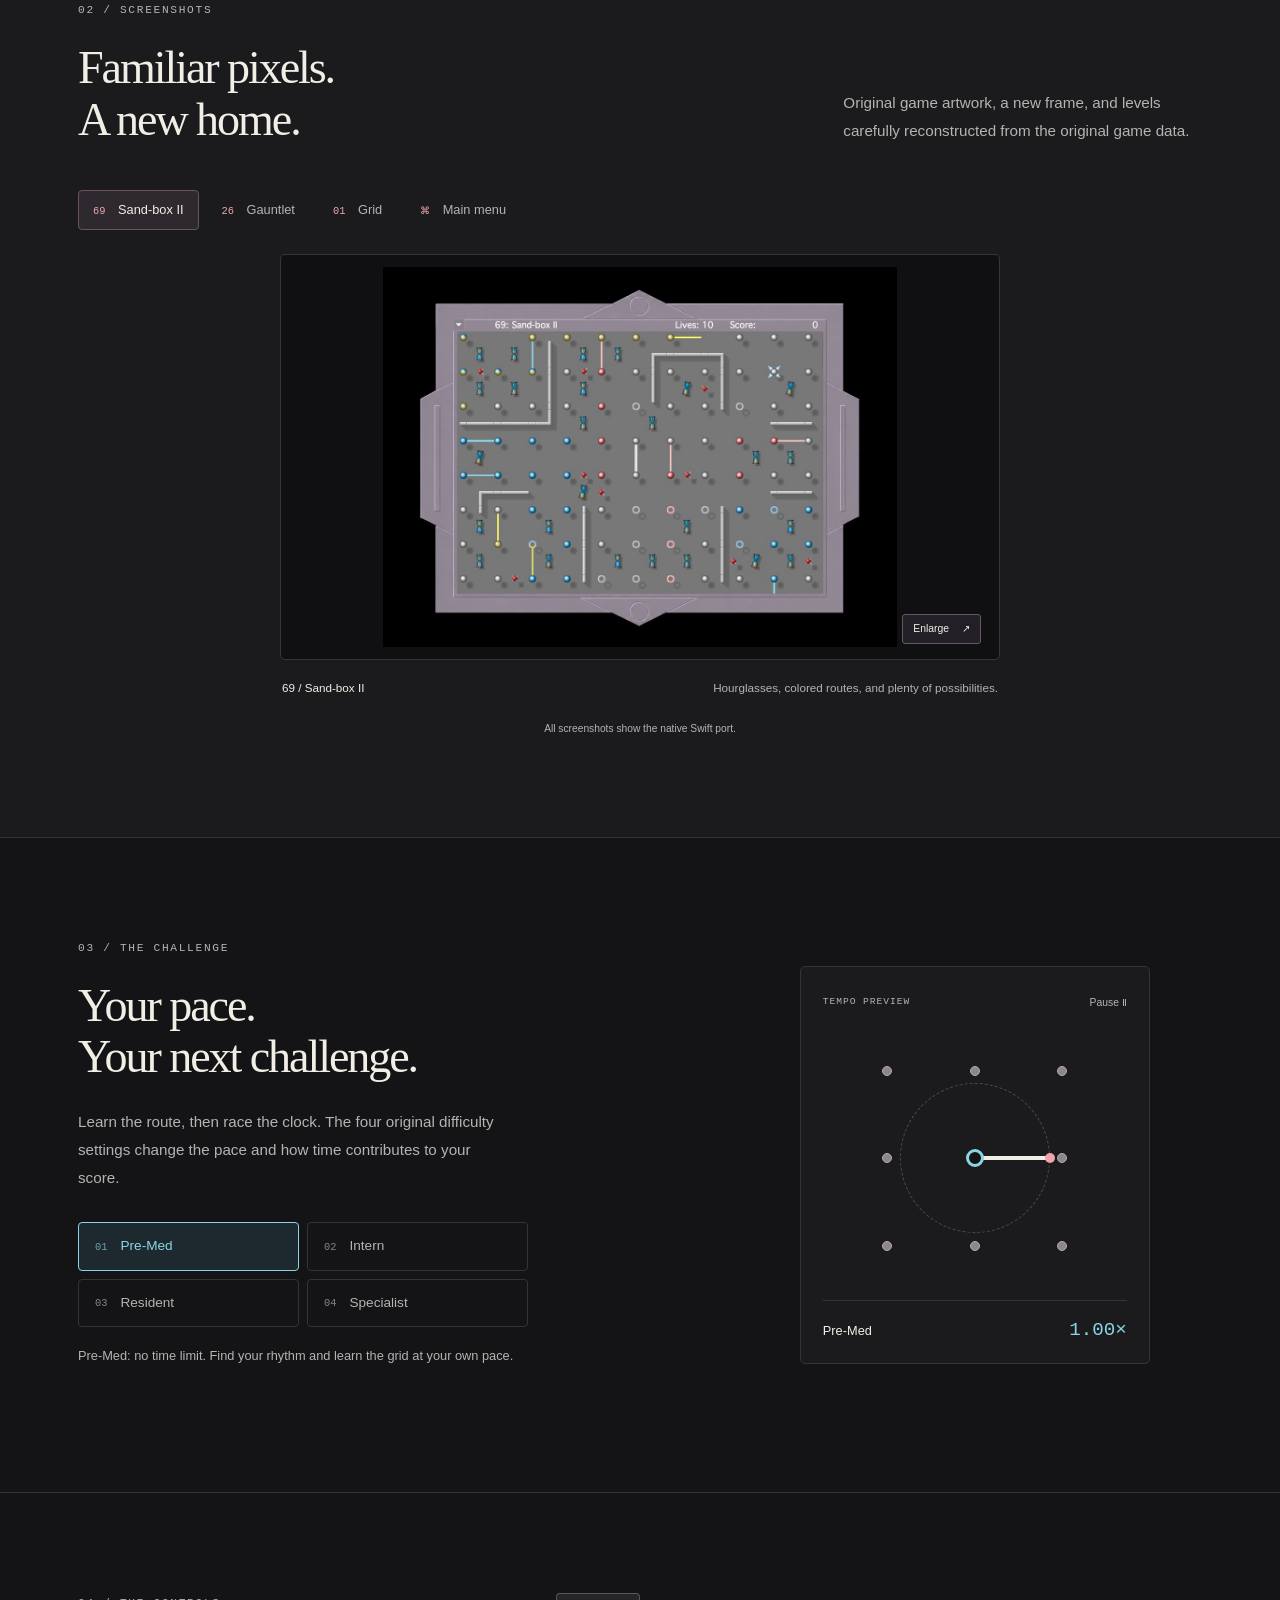
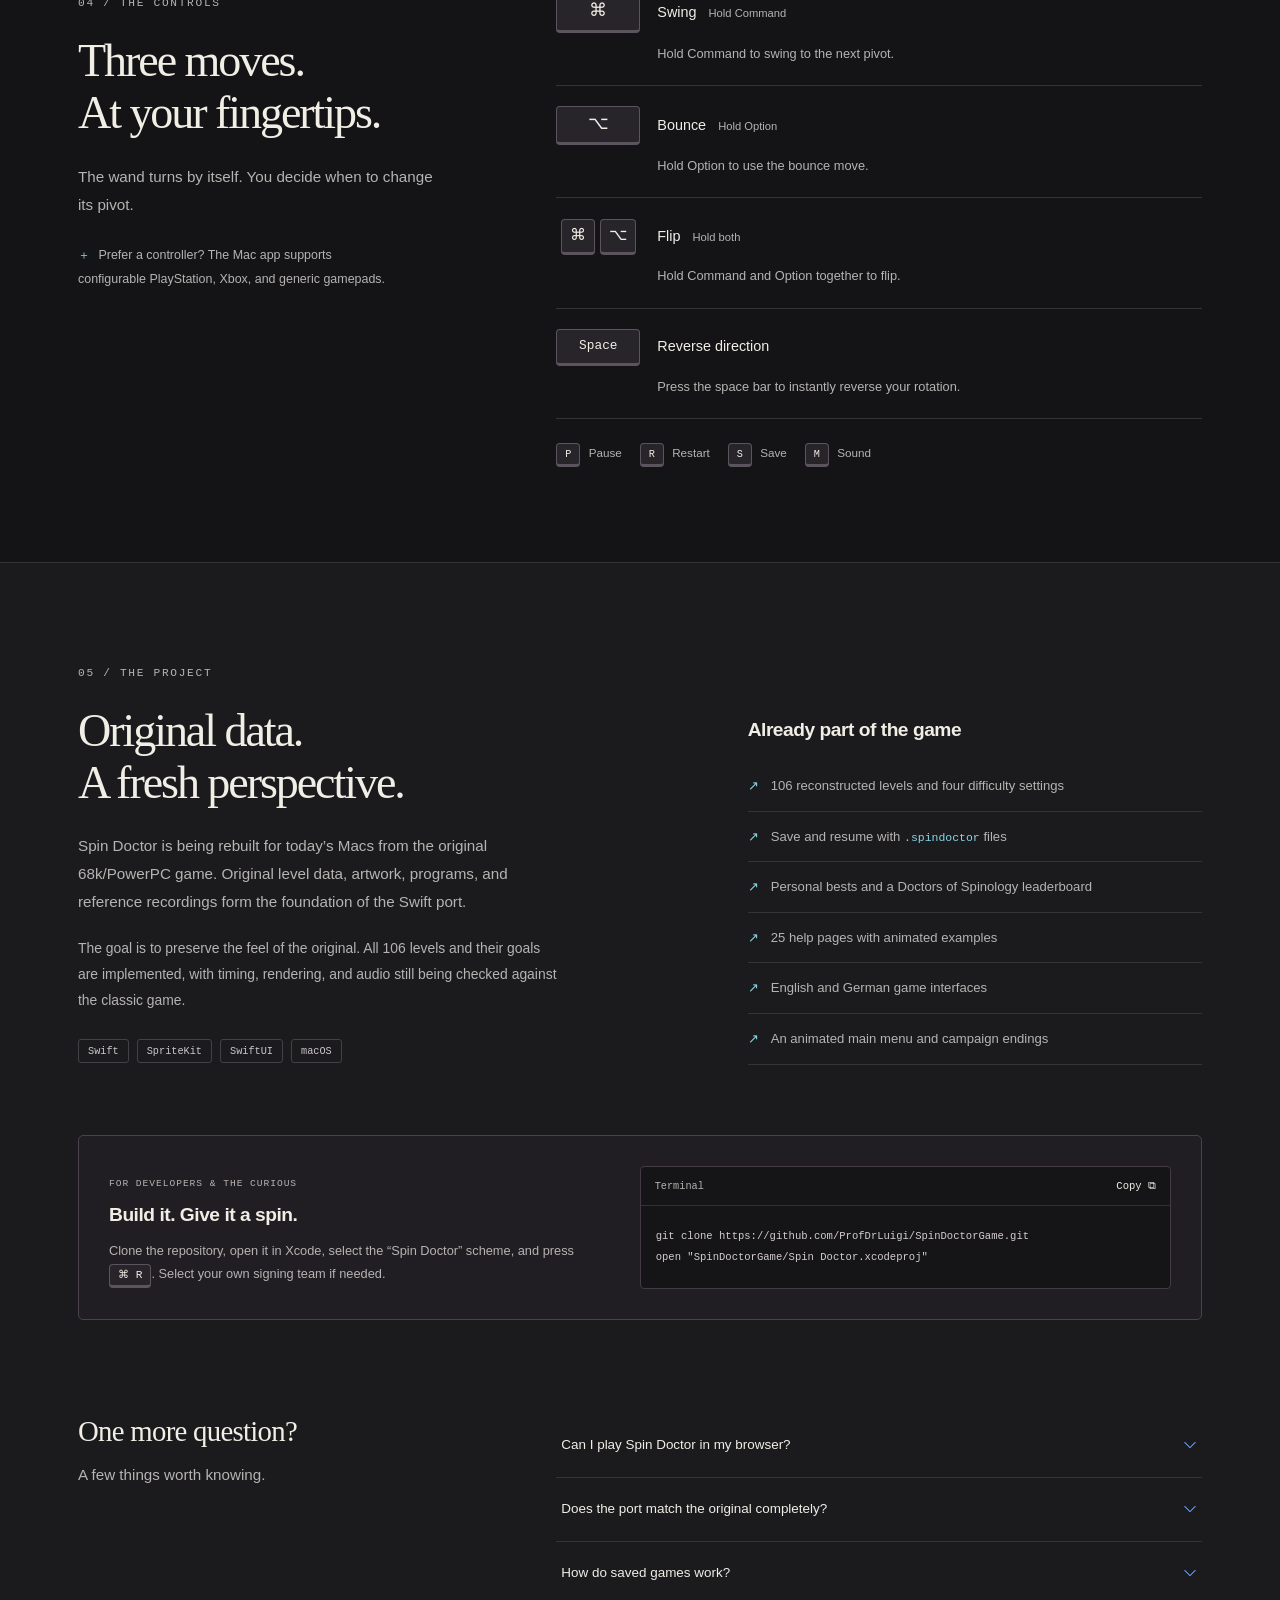
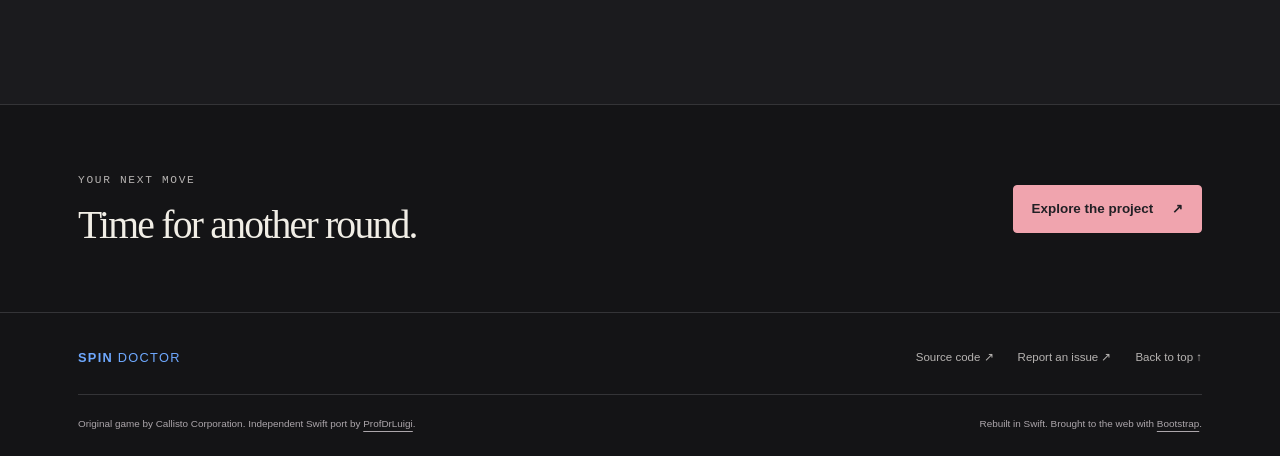
==== commit a11db84b: "CHanges" ====
--- a/docs/index.html
+++ b/docs/index.html
@@ -8,7 +8,7 @@
   <meta property="og:type" content="website">
   <meta property="og:title" content="Spin Doctor · A classic. A new spin.">
   <meta property="og:description" content="106 levels. Four difficulty settings. One rotating wand. A native Swift reimplementation of the Macintosh classic.">
-  <meta property="og:image" content="https://profdrluigi.github.io/SpinDoctor/assets/images/sand-box-ii.jpg">
+  <meta property="og:image" content="https://profdrluigi.github.io/SpinDoctorGame/assets/images/sand-box-ii.jpg">
   <meta property="og:image:alt" content="Level 69, Sand-box II, in the native Spin Doctor port">
   <meta name="twitter:card" content="summary_large_image">
   <title>Spin Doctor · A classic. A new spin.</title>
@@ -36,7 +36,7 @@
           <li class="nav-item"><a class="nav-link" href="#screenshots">Screenshots</a></li>
           <li class="nav-item"><a class="nav-link" href="#controls">Controls</a></li>
           <li class="nav-item"><a class="nav-link" href="#project">The project</a></li>
-          <li class="nav-item"><a class="nav-link nav-github" href="https://github.com/ProfDrLuigi/SpinDoctor">GitHub <span aria-hidden="true">↗</span></a></li>
+          <li class="nav-item"><a class="nav-link nav-github" href="https://github.com/ProfDrLuigi/SpinDoctorGame">GitHub <span aria-hidden="true">↗</span></a></li>
         </ul>
       </div>
     </nav>
@@ -51,7 +51,7 @@
             <h1 id="hero-title">A classic.<br><span>A new spin.</span></h1>
             <p class="hero-description">One wand. One grid. A perfectly timed move. Spin Doctor brings the wonderfully tricky Macintosh game to your Mac, rebuilt in Swift.</p>
             <div class="d-flex flex-wrap gap-3 hero-actions">
-              <a class="btn btn-accent" href="https://github.com/ProfDrLuigi/SpinDoctor">View on GitHub <span aria-hidden="true">↗</span></a>
+              <a class="btn btn-accent" href="https://github.com/ProfDrLuigi/SpinDoctorGame">View on GitHub <span aria-hidden="true">↗</span></a>
               <a class="btn btn-outline-game" href="#screenshots">Take a look <span aria-hidden="true">↓</span></a>
             </div>
             <p class="platform-note"><svg width="15" height="15" viewBox="0 0 20 20" fill="none" aria-hidden="true"><rect x="2" y="3" width="16" height="11" rx="2" stroke="currentColor"/><path d="M6 17h8M10 14v3" stroke="currentColor"/></svg> macOS <span>·</span> Apple Silicon &amp; Intel</p>
@@ -194,8 +194,8 @@
         </div>
         <div class="build-panel">
           <div><span class="tiny-label">FOR DEVELOPERS &amp; THE CURIOUS</span><h3>Build it. Give it a spin.</h3><p>Clone the repository, open it in Xcode, select the “Spin Doctor” scheme, and press <kbd>⌘ R</kbd>. Select your own signing team if needed.</p></div>
-          <div class="build-code"><div class="code-toolbar"><span>Terminal</span><button class="copy-button" id="copy-command" type="button">Copy <span aria-hidden="true">⧉</span></button></div><pre tabindex="0"><code id="clone-command">git clone https://github.com/ProfDrLuigi/SpinDoctor.git
-open "SpinDoctor/Spin Doctor.xcodeproj"</code></pre><span class="copy-status" id="copy-status" role="status"></span></div>
+          <div class="build-code"><div class="code-toolbar"><span>Terminal</span><button class="copy-button" id="copy-command" type="button">Copy <span aria-hidden="true">⧉</span></button></div><pre tabindex="0"><code id="clone-command">git clone https://github.com/ProfDrLuigi/SpinDoctorGame.git
+open "SpinDoctorGame/Spin Doctor.xcodeproj"</code></pre><span class="copy-status" id="copy-status" role="status"></span></div>
         </div>
         <div class="row gy-4 faq-row">
           <div class="col-lg-4"><h3 class="faq-title">One more question?</h3><p class="section-intro">A few things worth knowing.</p></div>
@@ -208,10 +208,10 @@
       </div>
     </section>
 
-    <section class="closing-section" aria-labelledby="closing-title"><div class="container"><div class="closing-inner"><div><p class="eyebrow">Your next move</p><h2 id="closing-title">Time for another round.</h2></div><a class="btn btn-accent" href="https://github.com/ProfDrLuigi/SpinDoctor">Explore the project <span aria-hidden="true">↗</span></a></div></div></section>
+    <section class="closing-section" aria-labelledby="closing-title"><div class="container"><div class="closing-inner"><div><p class="eyebrow">Your next move</p><h2 id="closing-title">Time for another round.</h2></div><a class="btn btn-accent" href="https://github.com/ProfDrLuigi/SpinDoctorGame">Explore the project <span aria-hidden="true">↗</span></a></div></div></section>
   </main>
 
-  <footer class="site-footer"><div class="container"><div class="footer-top"><a class="footer-brand" href="#top">SPIN <span>DOCTOR</span></a><div><a href="https://github.com/ProfDrLuigi/SpinDoctor">Source code <span aria-hidden="true">↗</span></a><a href="https://github.com/ProfDrLuigi/SpinDoctor/issues">Report an issue <span aria-hidden="true">↗</span></a><a href="#top">Back to top ↑</a></div></div><div class="footer-bottom"><p>Original game by Callisto Corporation. Independent Swift port by <a href="https://github.com/ProfDrLuigi">ProfDrLuigi</a>.</p><p>Rebuilt in Swift. Brought to the web with <a href="https://getbootstrap.com/">Bootstrap</a>.</p></div></div></footer>
+  <footer class="site-footer"><div class="container"><div class="footer-top"><a class="footer-brand" href="#top">SPIN <span>DOCTOR</span></a><div><a href="https://github.com/ProfDrLuigi/SpinDoctorGame">Source code <span aria-hidden="true">↗</span></a><a href="https://github.com/ProfDrLuigi/SpinDoctorGame/issues">Report an issue <span aria-hidden="true">↗</span></a><a href="#top">Back to top ↑</a></div></div><div class="footer-bottom"><p>Original game by Callisto Corporation. Independent Swift port by <a href="https://github.com/ProfDrLuigi">ProfDrLuigi</a>.</p><p>Rebuilt in Swift. Brought to the web with <a href="https://getbootstrap.com/">Bootstrap</a>.</p></div></div></footer>
 
   <div class="modal fade" id="screenshot-modal" tabindex="-1" aria-labelledby="screenshot-modal-title" aria-hidden="true"><div class="modal-dialog modal-xl modal-dialog-centered"><div class="modal-content"><div class="modal-header"><h2 class="modal-title fs-6" id="screenshot-modal-title">Screenshot</h2><button type="button" class="btn-close" data-bs-dismiss="modal" aria-label="Close"></button></div><div class="modal-body"><img id="screenshot-modal-image" class="img-fluid" alt="" width="2000" height="1480"></div></div></div></div>
 </body>
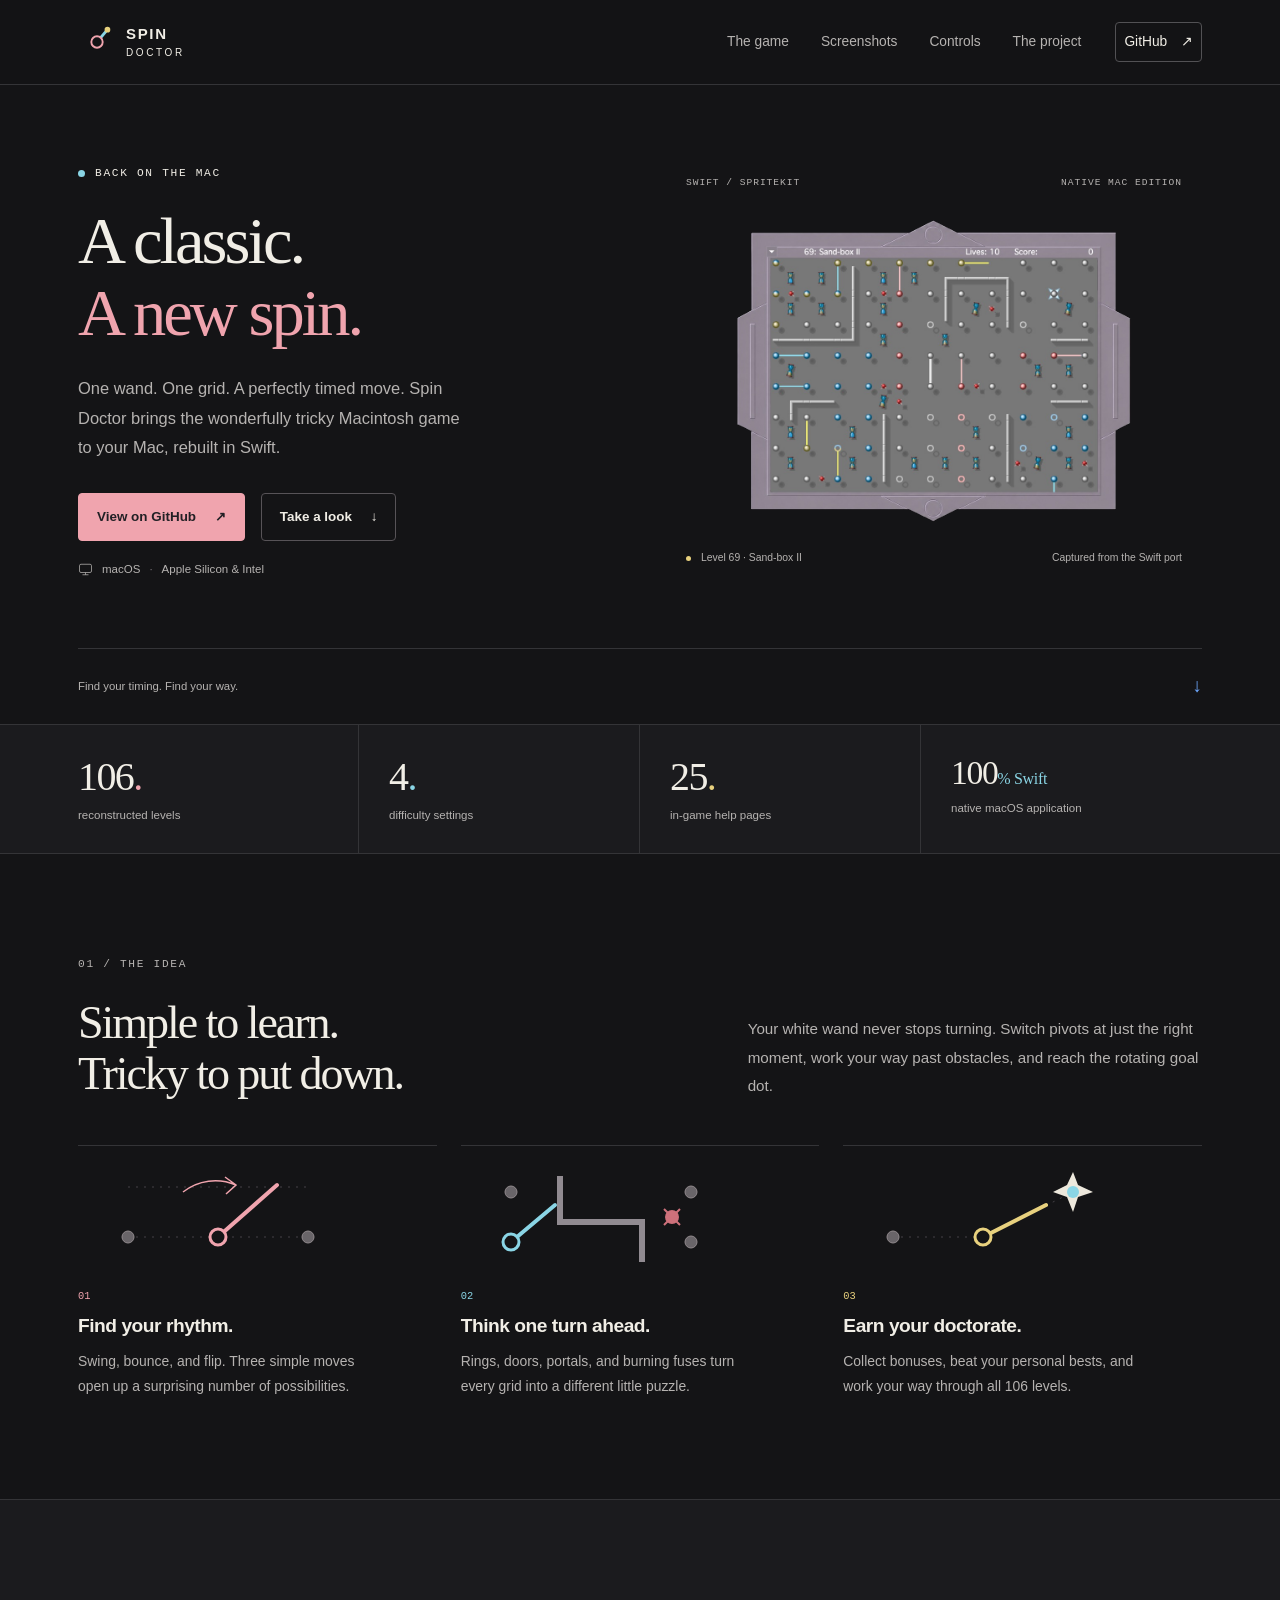
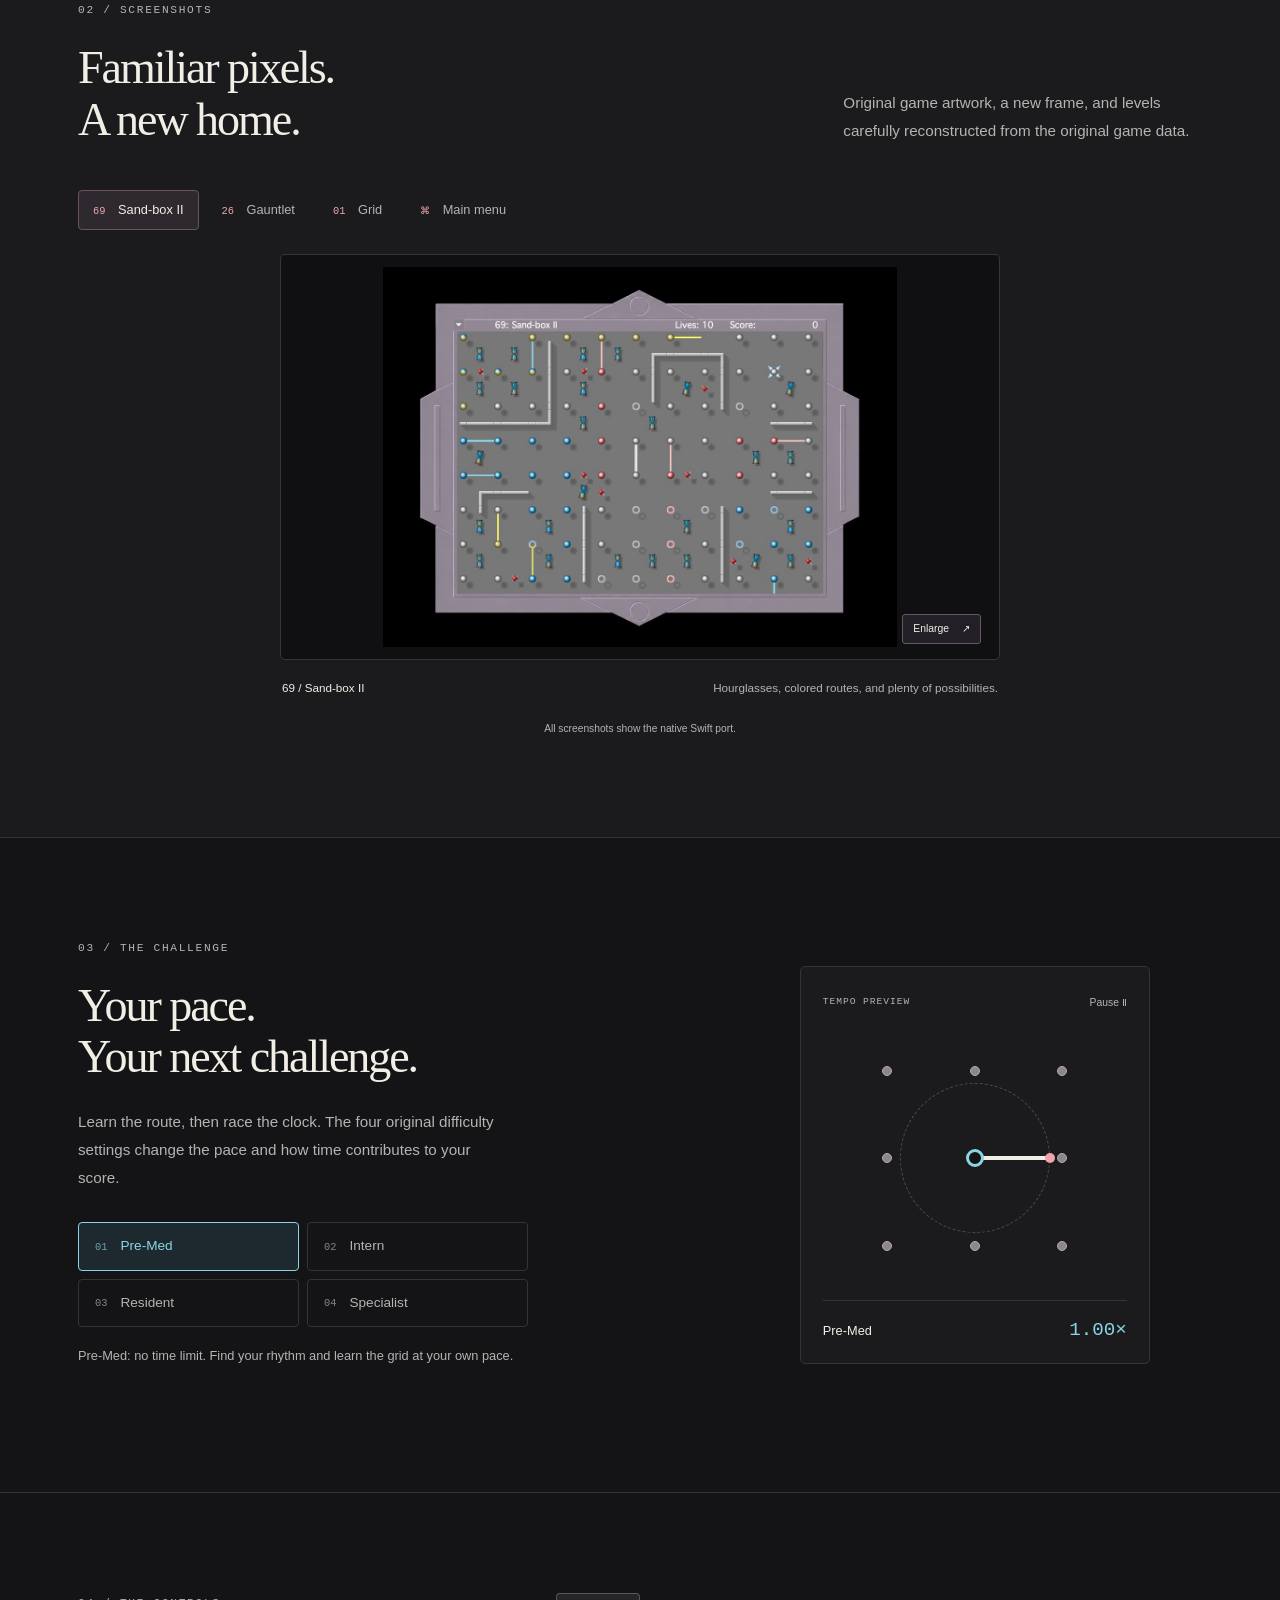
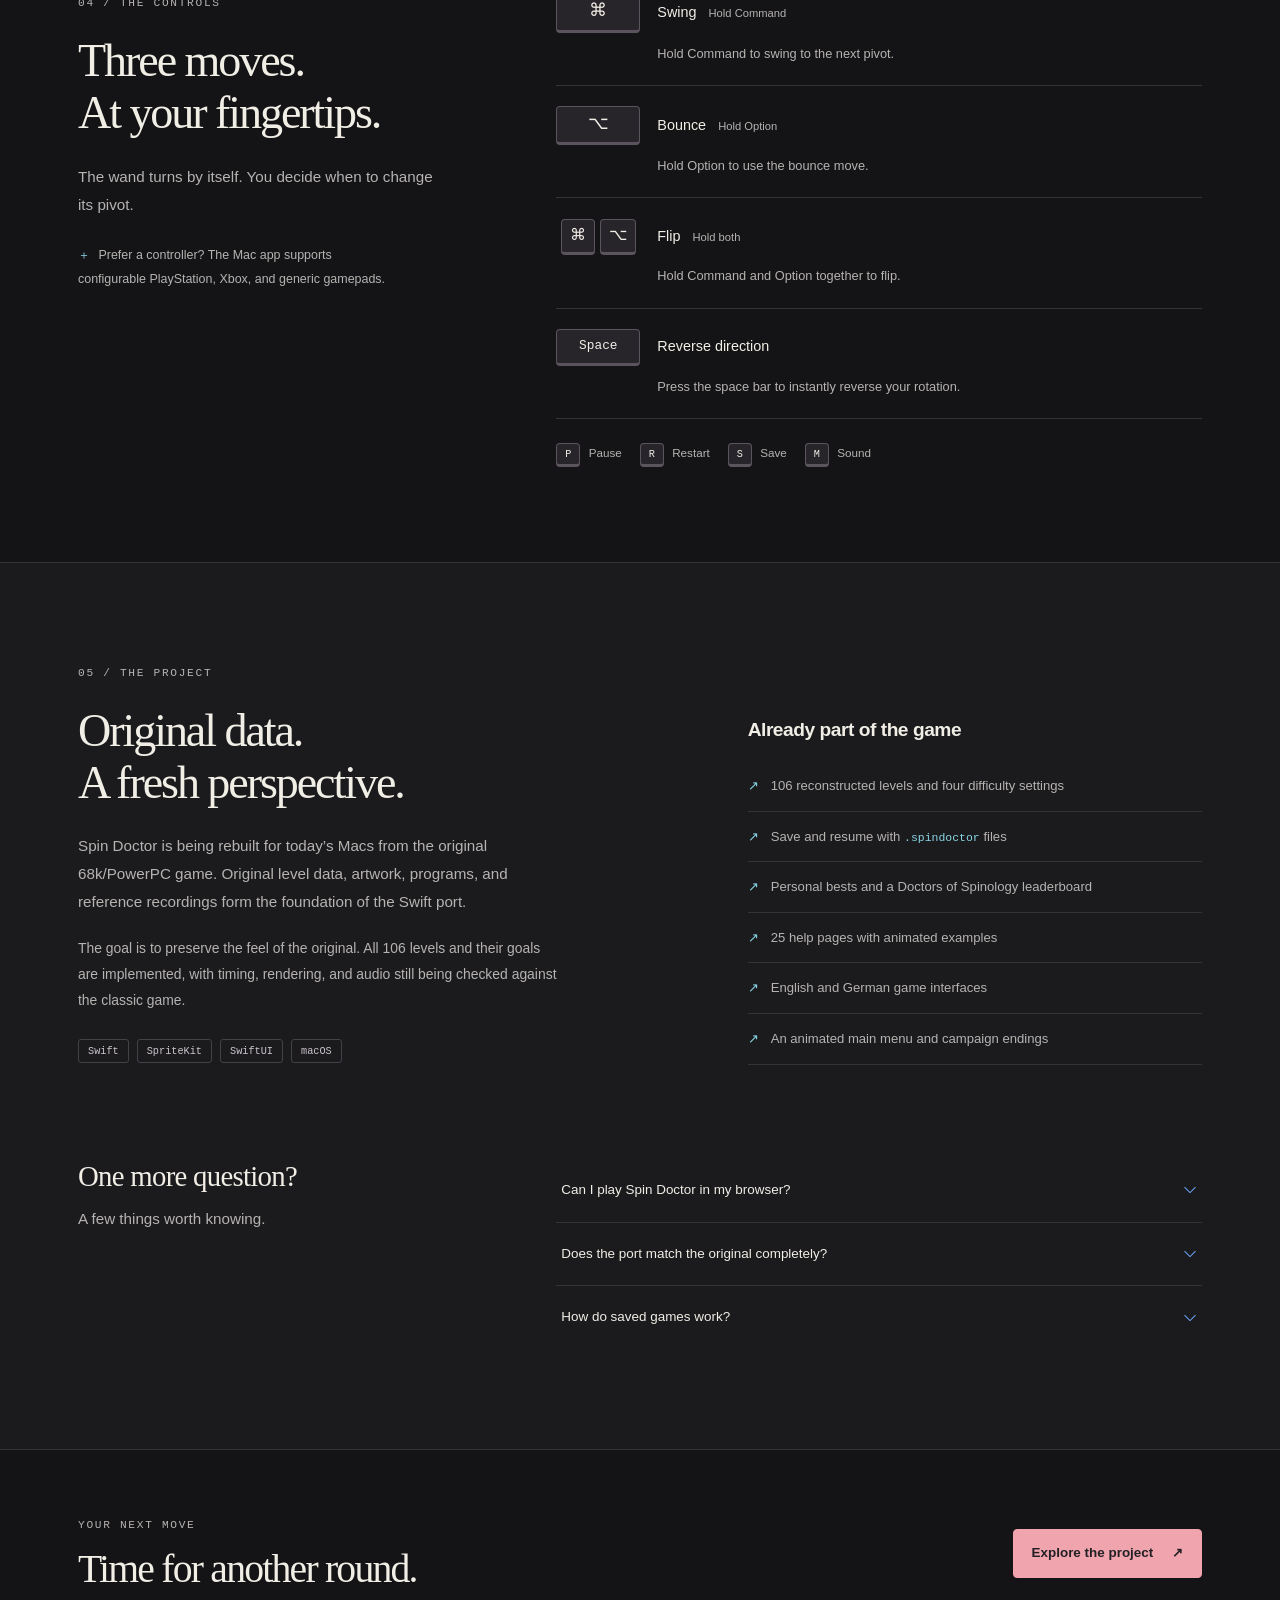
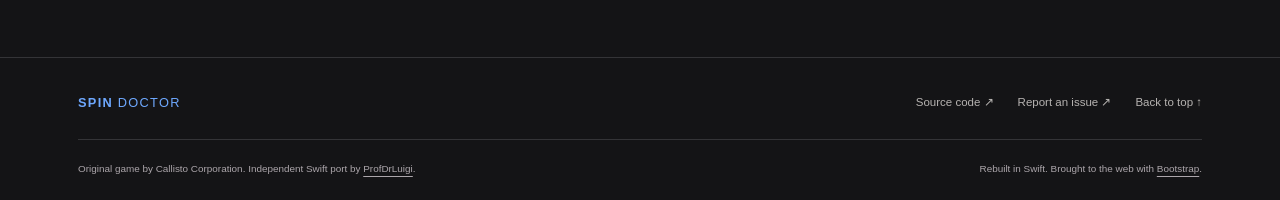
==== commit 75b8083d: "Updated" ====
--- a/docs/index.html
+++ b/docs/index.html
@@ -192,11 +192,6 @@
             </div>
           </div>
         </div>
-        <div class="build-panel">
-          <div><span class="tiny-label">FOR DEVELOPERS &amp; THE CURIOUS</span><h3>Build it. Give it a spin.</h3><p>Clone the repository, open it in Xcode, select the “Spin Doctor” scheme, and press <kbd>⌘ R</kbd>. Select your own signing team if needed.</p></div>
-          <div class="build-code"><div class="code-toolbar"><span>Terminal</span><button class="copy-button" id="copy-command" type="button">Copy <span aria-hidden="true">⧉</span></button></div><pre tabindex="0"><code id="clone-command">git clone https://github.com/ProfDrLuigi/SpinDoctorGame.git
-open "SpinDoctorGame/Spin Doctor.xcodeproj"</code></pre><span class="copy-status" id="copy-status" role="status"></span></div>
-        </div>
         <div class="row gy-4 faq-row">
           <div class="col-lg-4"><h3 class="faq-title">One more question?</h3><p class="section-intro">A few things worth knowing.</p></div>
           <div class="col-lg-7 offset-lg-1"><div class="accordion accordion-flush" id="faq">
--- a/docs/assets/site.css
+++ b/docs/assets/site.css
@@ -142,13 +142,6 @@
 .project-details { margin-top: 55px; }.project-details h3 { margin-bottom: 20px; }
 .included-list { list-style: none; padding: 0; margin: 0; }.included-list li { position: relative; font-size: .82rem; color: var(--muted); line-height: 1.8; padding: 13px 0 13px 23px; border-bottom: 1px solid var(--line); }.included-list li::before { content: "↗"; position: absolute; left: 0; color: var(--blue); }
 code { color: var(--blue); }
-.build-panel { display: grid; grid-template-columns: .95fr 1.05fr; gap: 50px; align-items: center; margin-top: 70px; padding: 30px; border: 1px solid #4b424d; border-radius: 5px; background: #211e23; }
-.build-panel h3 { margin: 10px 0 13px; }.build-panel p { color: var(--muted); font-size: .8rem; line-height: 1.8; }
-.build-code { min-width: 0; background: #151416; border: 1px solid #433a45; border-radius: 4px; position: relative; }
-.code-toolbar { display: flex; justify-content: space-between; align-items: center; padding: 10px 14px; border-bottom: 1px solid #352e37; color: var(--muted); font: .64rem ui-monospace, SFMono-Regular, Menlo, monospace; }
-.copy-button { color: var(--ink); border: none; background: transparent; font-size: .66rem; padding: 3px 0 3px 15px; }
-.build-code pre { margin: 0; padding: 20px 15px; font-size: .66rem; line-height: 2; }.build-code pre code { color: #d4cecd; }
-.copy-status { position: absolute; top: 100%; right: 0; padding-top: 6px; color: var(--blue); font-size: .65rem; }
 .faq-row { margin-top: 70px; }.faq-title { font-family: Georgia, serif; font-size: 1.8rem; font-weight: 400; margin-bottom: 12px; }
 .accordion { --bs-accordion-bg: transparent; --bs-accordion-border-color: var(--line); --bs-accordion-btn-color: var(--ink); --bs-accordion-active-bg: #242126; --bs-accordion-active-color: var(--pink); --bs-accordion-btn-focus-box-shadow: none; }
 .accordion-button { padding: 20px 5px; font-size: .84rem; line-height: 1.7; }.accordion-button::after { width: 14px; height: 14px; background-size: 14px; }.accordion-body { color: var(--muted); font-size: .8rem; line-height: 1.9; padding: 12px 5px 24px; }
@@ -160,7 +153,7 @@
   .navbar { min-height: 72px; }.navbar-collapse { position: absolute; top: 100%; left: 0; right: 0; padding: 15px 28px; background: var(--page); border-bottom: 1px solid var(--line); }.navbar .nav-github { display: inline-block; margin: 10px 0 0; }
   .hero { padding-top: 55px; }.hero-copy { max-width: 620px; }.hero-description { max-width: 500px; }.hero-visual { max-width: 560px; margin: 0 auto; }.hero-image { max-height: 340px; }.hero-bottom { margin-top: 38px; }
   .section-space { padding: 70px 0; }.fact { padding: 22px 20px; }.fact:nth-child(2) { border: none; }.fact:nth-child(-n+2) { border-bottom: 1px solid var(--line); }.fact:nth-child(3) { padding-left: 0; }
-  .project-details { margin-top: 0; }.build-panel { gap: 25px; grid-template-columns: 1fr; }.tempo-panel { width: 100%; }.closing-inner { align-items: flex-start; flex-direction: column; }.footer-bottom { flex-direction: column; gap: 10px; }
+  .project-details { margin-top: 0; }.tempo-panel { width: 100%; }.closing-inner { align-items: flex-start; flex-direction: column; }.footer-bottom { flex-direction: column; gap: 10px; }
 }
 @media (max-width: 575.98px) {
   .container { padding-left: 22px; padding-right: 22px; }h1 { font-size: 3rem; }h2 { font-size: 2.25rem; }.hero { padding-top: 42px; }.hero-description { font-size: .93rem; }.hero .eyebrow { font-size: .62rem; }.hero-actions { gap: 10px !important; }.btn { font-size: .76rem; padding: 12px 13px; }.btn span { margin-left: 9px; }
@@ -168,7 +161,7 @@
   .section-space { padding: 60px 0; }.section-heading { margin-bottom: 30px; }.mechanics { row-gap: 35px !important; }.mechanic { padding-right: 0; }.mechanic-art { margin-inline: auto; }.mechanic p { max-width: none; }
   .screenshot-tabs { gap: 4px; }.screenshot-tabs .nav-link { font-size: .69rem; padding: 8px 9px; }.tab-index { margin-right: 5px; font-size: .55rem; }.screenshot-zoom { padding: 5px; }.screenshot-zoom img { max-height: 260px; }.zoom-label { bottom: 8px; right: 9px; font-size: .52rem; padding: 4px 7px; }figcaption { flex-direction: column; gap: 7px; font-size: .7rem; }figcaption > span { text-align: left; }.image-note { font-size: .6rem; }
   .control-list dt { gap: 12px; font-size: .85rem; }.control-list dt > kbd, .key-pair { flex-basis: 73px; }.control-list dd { margin-left: 85px; font-size: .75rem; }.control-list small { font-size: .65rem; }.utility-keys { gap: 15px; font-size: .68rem; }
-  .build-panel { padding: 22px 17px; margin-top: 45px; }.build-code pre { font-size: .58rem; padding-inline: 12px; }.faq-row { margin-top: 55px; }.footer-top { flex-direction: column; align-items: flex-start; }.footer-top > div { gap: 20px; }.footer-bottom { font-size: .59rem; }.closing-section { padding: 50px 0; }
+  .faq-row { margin-top: 55px; }.footer-top { flex-direction: column; align-items: flex-start; }.footer-top > div { gap: 20px; }.footer-bottom { font-size: .59rem; }.closing-section { padding: 50px 0; }
 }
 @media (prefers-reduced-motion: reduce) {
   html { scroll-behavior: auto; }.tempo-wand { animation-play-state: paused; }*, *::before, *::after { transition-duration: .01ms !important; }
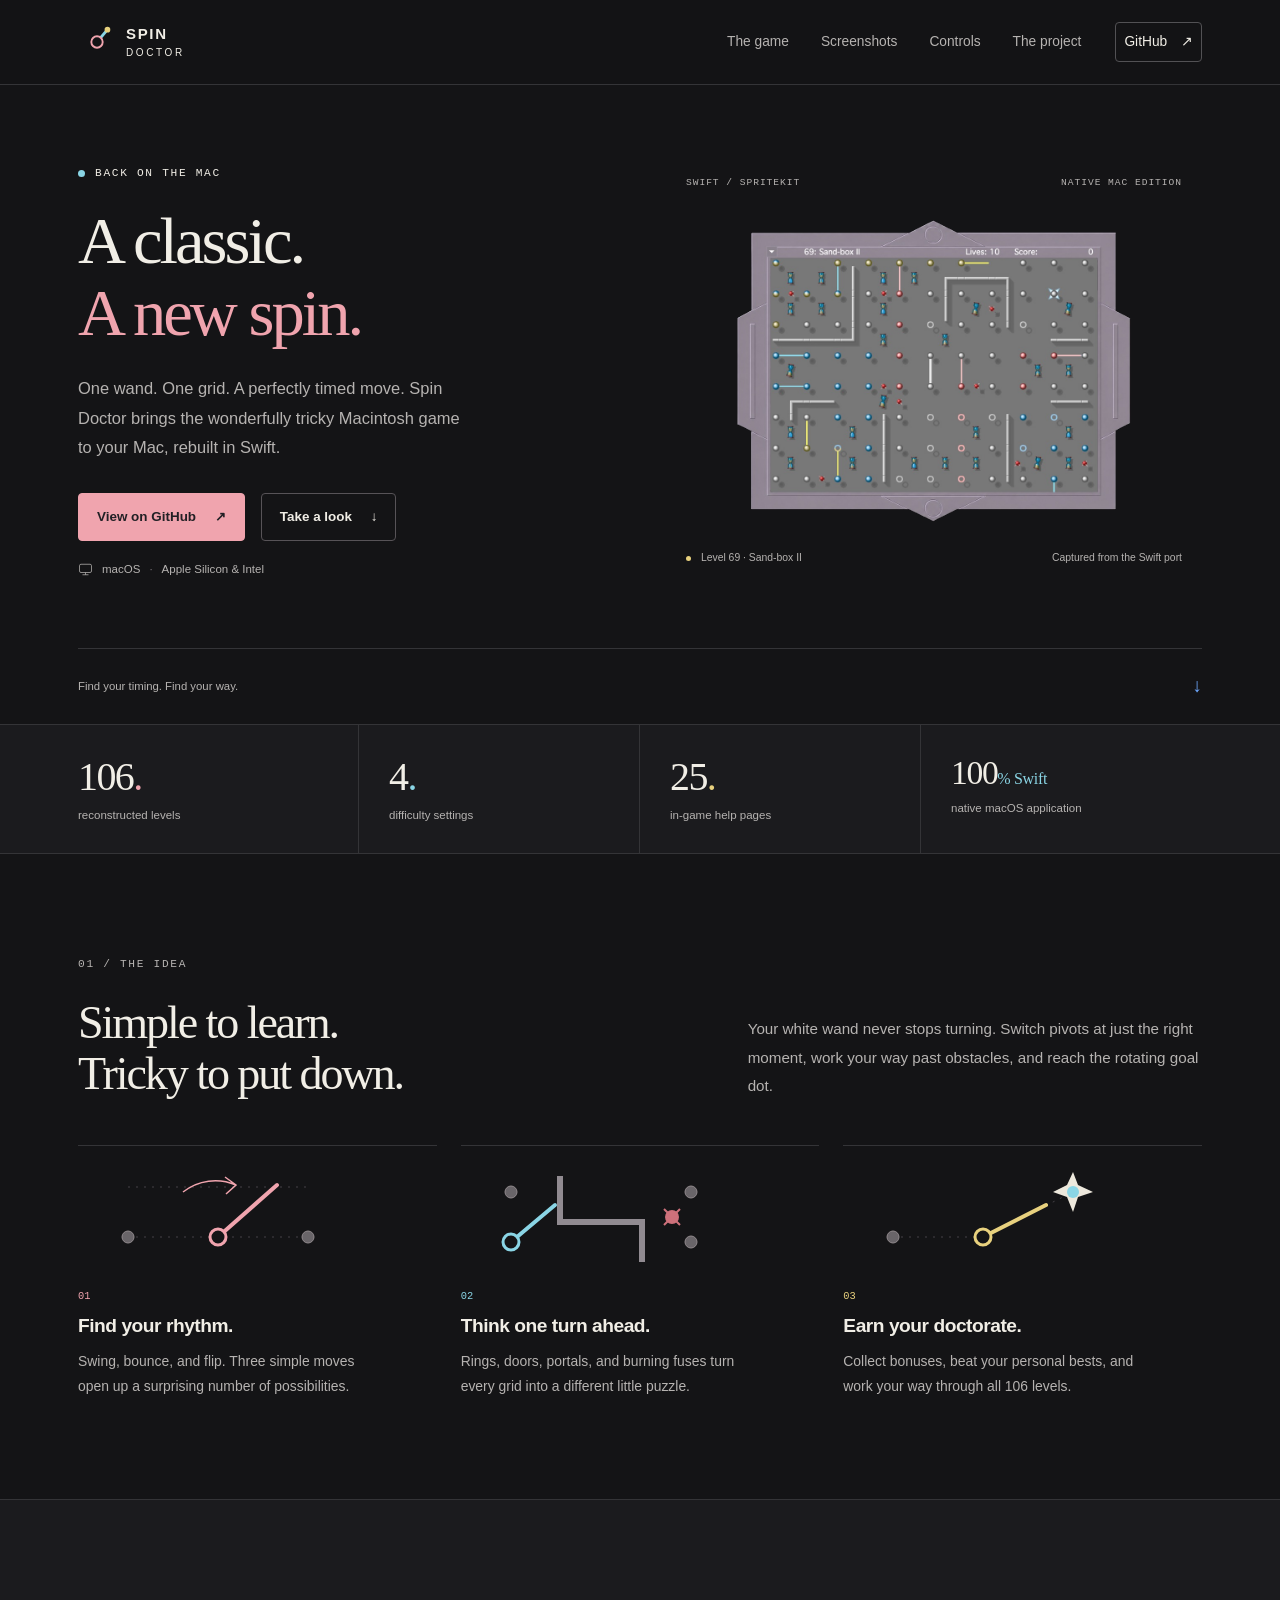
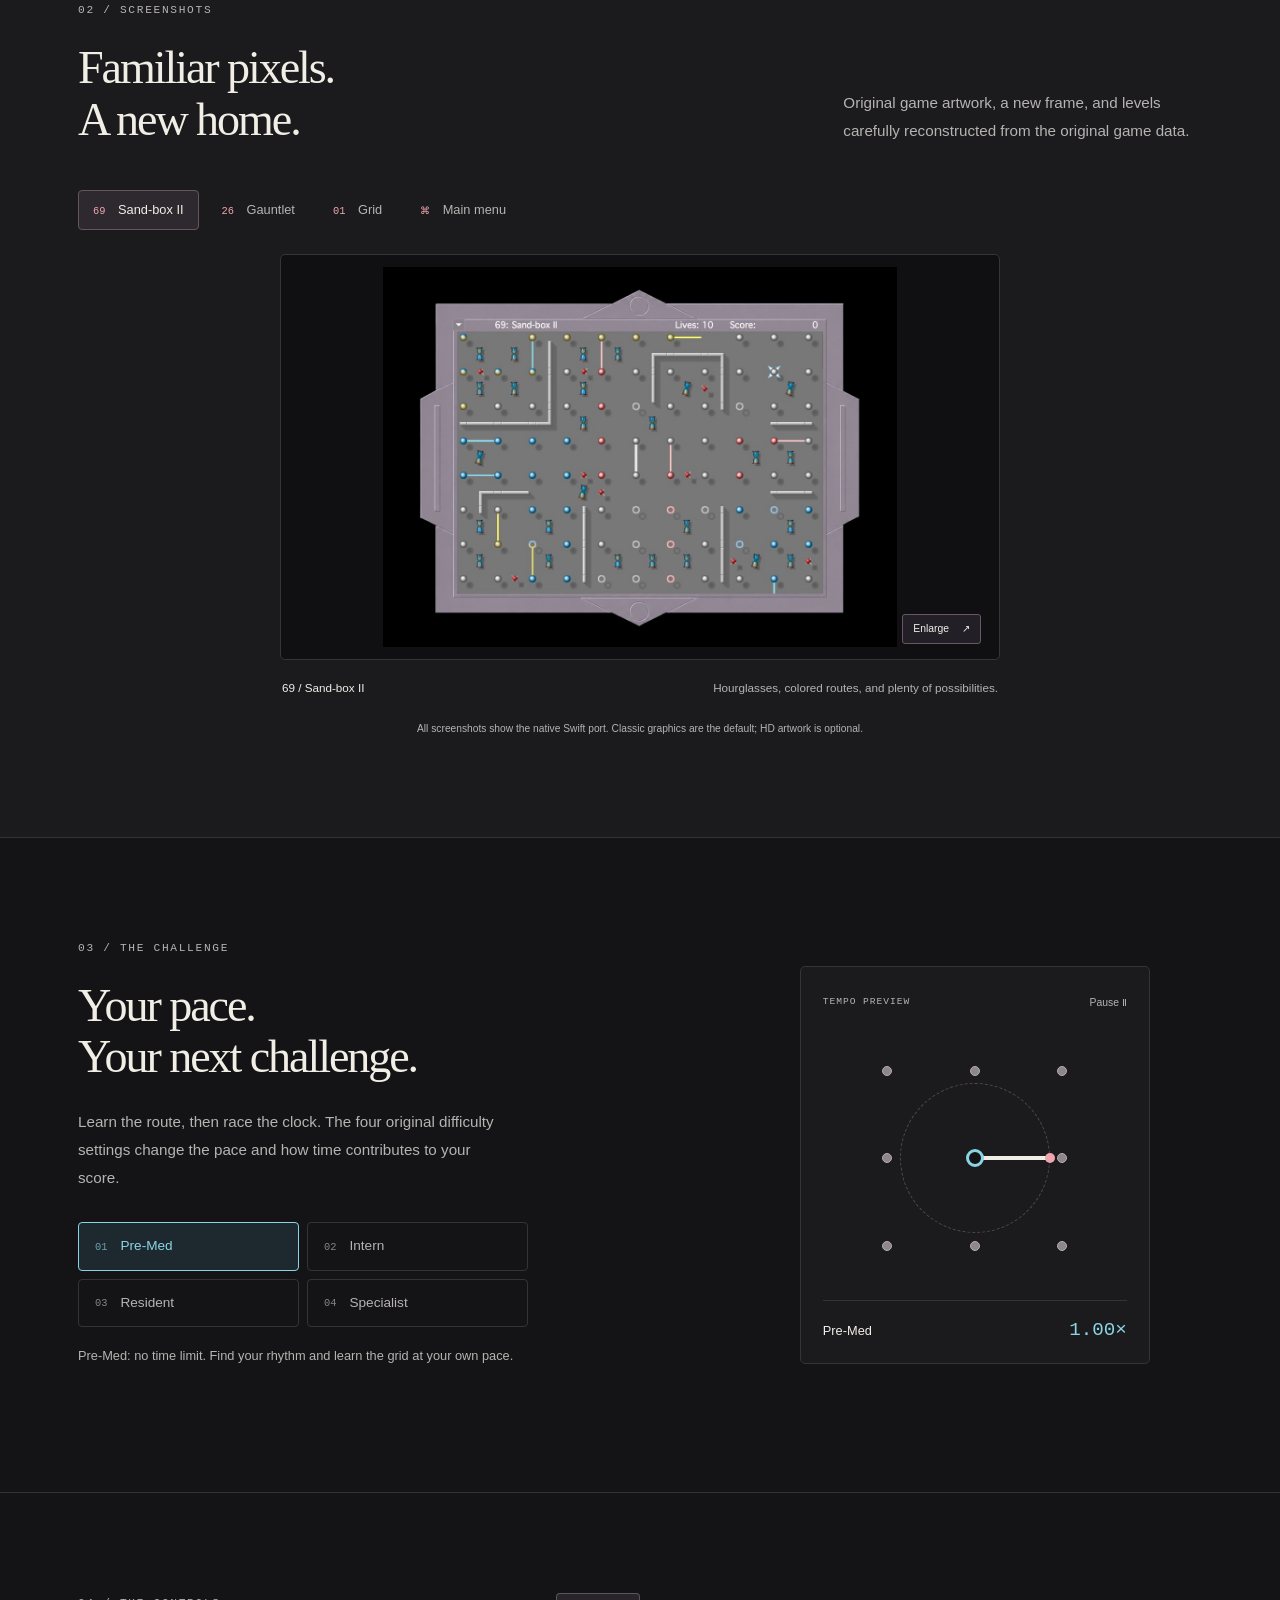
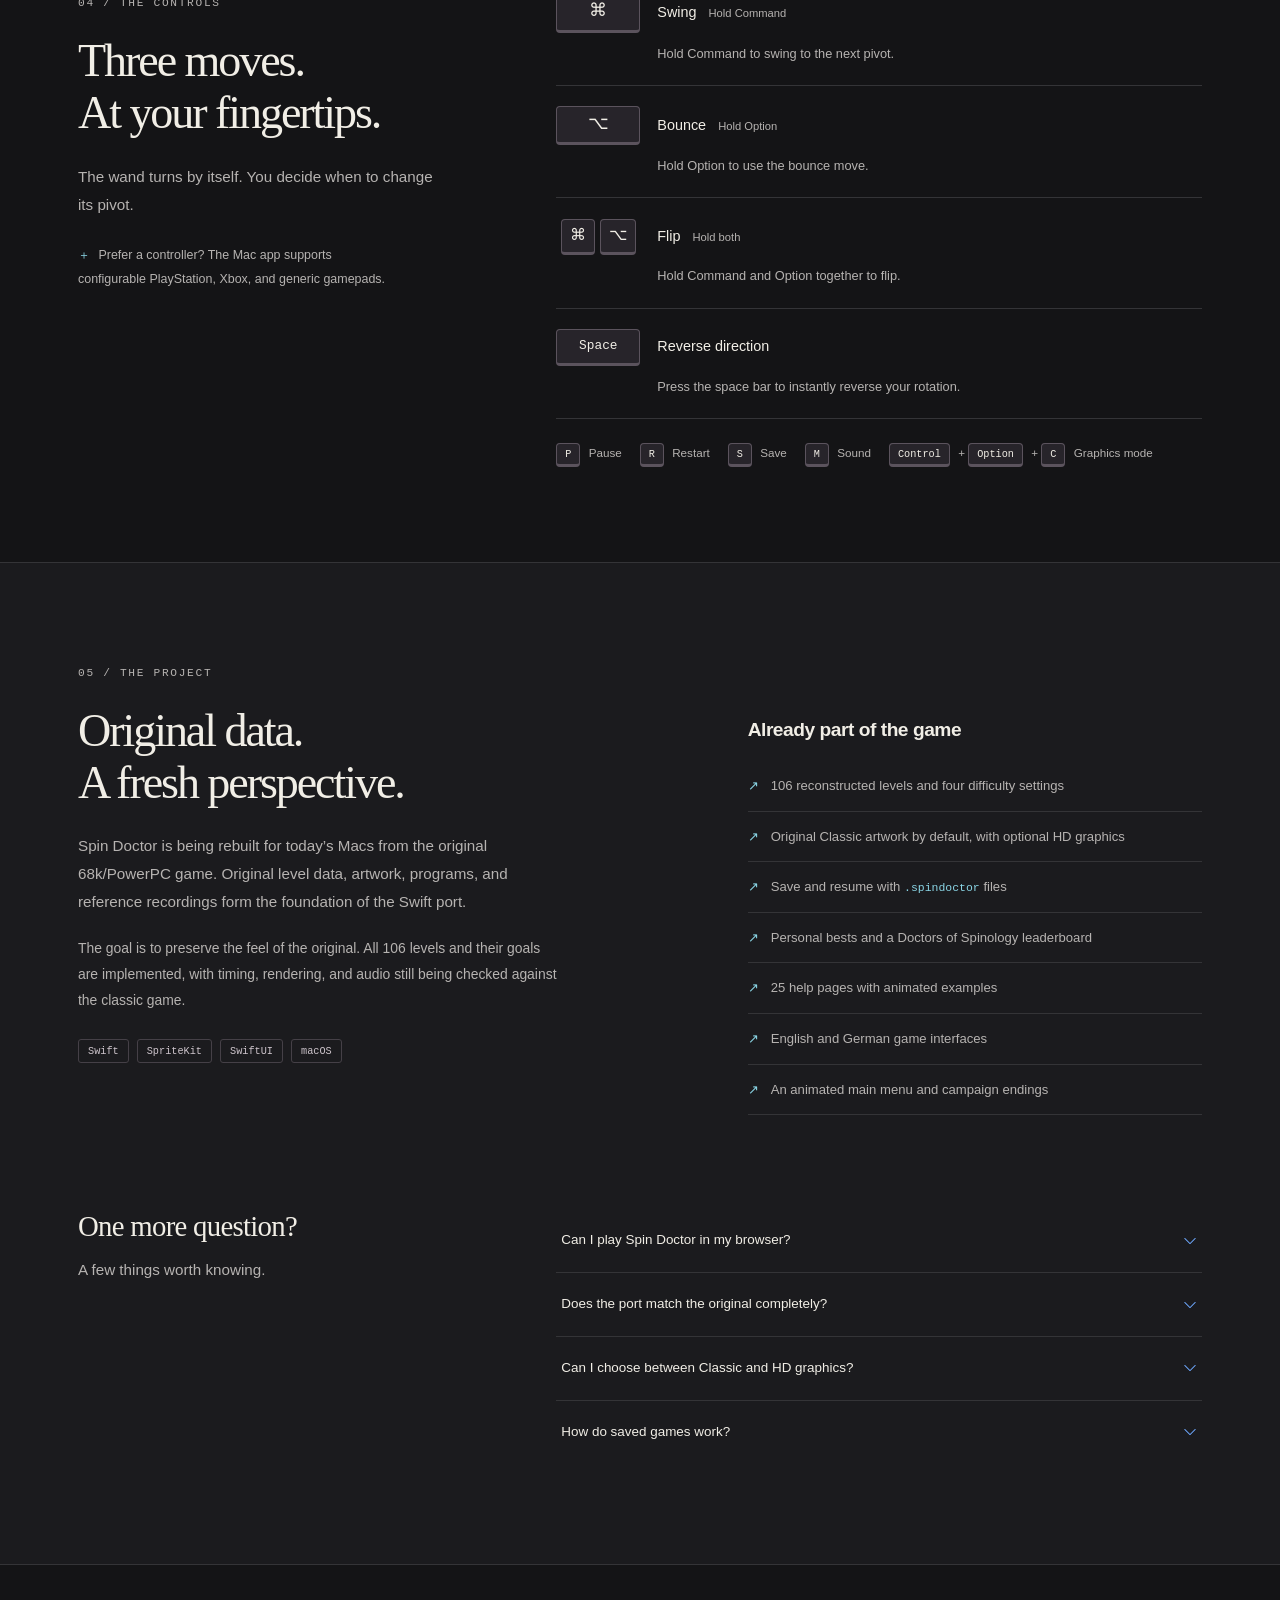
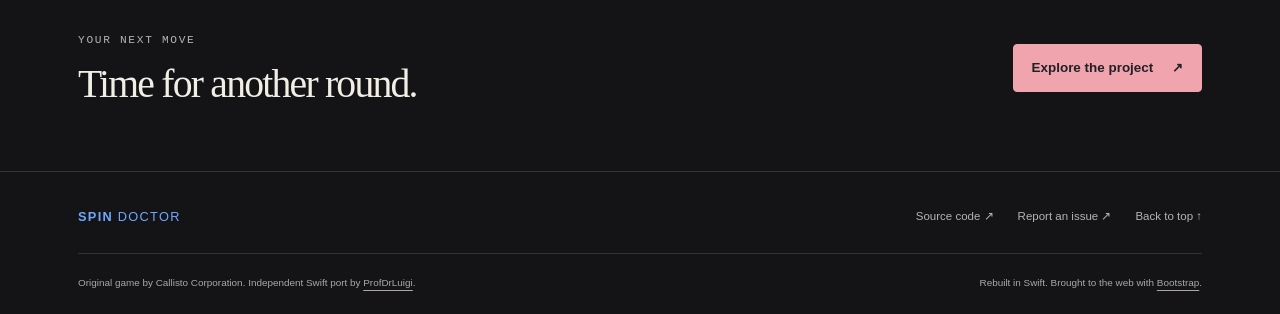
==== commit a8d6fc31: "Changes" ====
--- a/docs/index.html
+++ b/docs/index.html
@@ -132,7 +132,7 @@
             <figure><button class="screenshot-zoom" type="button" data-bs-toggle="modal" data-bs-target="#screenshot-modal" data-image="assets/images/main-menu.jpg" data-caption="Main menu · Doctors of Spinology" aria-label="Enlarge the main menu screenshot"><img src="assets/images/main-menu.jpg" width="1100" height="786" alt="Main menu with the SPIN logo, level selection, difficulty settings, and high scores" loading="lazy" decoding="async"><span class="zoom-label">Enlarge <span aria-hidden="true">↗</span></span></button><figcaption><strong>⌘ / Main menu</strong><span>The animated SPIN logo, level selection, and your Doctors of Spinology.</span></figcaption></figure>
           </div>
         </div>
-        <p class="image-note">All screenshots show the native Swift port.</p>
+        <p class="image-note">All screenshots show the native Swift port. Classic graphics are the default; HD artwork is optional.</p>
       </div>
     </section>
 
@@ -175,7 +175,7 @@
               <div><dt><span class="key-pair"><kbd>⌘</kbd><kbd>⌥</kbd></span><span>Flip <small>Hold both</small></span></dt><dd>Hold Command and Option together to flip.</dd></div>
               <div><dt><kbd class="key-space">Space</kbd><span>Reverse direction</span></dt><dd>Press the space bar to instantly reverse your rotation.</dd></div>
             </dl>
-            <div class="utility-keys"><span><kbd>P</kbd> Pause</span><span><kbd>R</kbd> Restart</span><span><kbd>S</kbd> Save</span><span><kbd>M</kbd> Sound</span></div>
+            <div class="utility-keys"><span><kbd>P</kbd> Pause</span><span><kbd>R</kbd> Restart</span><span><kbd>S</kbd> Save</span><span><kbd>M</kbd> Sound</span><span><kbd>Control</kbd> + <kbd>Option</kbd> + <kbd>C</kbd> Graphics mode</span></div>
           </div>
         </div>
       </div>
@@ -188,7 +188,7 @@
           <div class="col-lg-5 offset-lg-1">
             <div class="project-details">
               <h3>Already part of the game</h3>
-              <ul class="included-list"><li>106 reconstructed levels and four difficulty settings</li><li>Save and resume with <code>.spindoctor</code> files</li><li>Personal bests and a Doctors of Spinology leaderboard</li><li>25 help pages with animated examples</li><li>English and German game interfaces</li><li>An animated main menu and campaign endings</li></ul>
+              <ul class="included-list"><li>106 reconstructed levels and four difficulty settings</li><li>Original Classic artwork by default, with optional HD graphics</li><li>Save and resume with <code>.spindoctor</code> files</li><li>Personal bests and a Doctors of Spinology leaderboard</li><li>25 help pages with animated examples</li><li>English and German game interfaces</li><li>An animated main menu and campaign endings</li></ul>
             </div>
           </div>
         </div>
@@ -197,6 +197,7 @@
           <div class="col-lg-7 offset-lg-1"><div class="accordion accordion-flush" id="faq">
             <div class="accordion-item"><h4 class="accordion-header"><button class="accordion-button collapsed" type="button" data-bs-toggle="collapse" data-bs-target="#faq-mac" aria-expanded="false" aria-controls="faq-mac">Can I play Spin Doctor in my browser?</button></h4><div id="faq-mac" class="accordion-collapse collapse" data-bs-parent="#faq"><div class="accordion-body">Spin Doctor is a native macOS app for Apple Silicon and Intel. This website is a showcase of the project. You’ll find the source code and project documentation on GitHub.</div></div></div>
             <div class="accordion-item"><h4 class="accordion-header"><button class="accordion-button collapsed" type="button" data-bs-toggle="collapse" data-bs-target="#faq-original" aria-expanded="false" aria-controls="faq-original">Does the port match the original completely?</button></h4><div id="faq-original" class="accordion-collapse collapse" data-bs-parent="#faq"><div class="accordion-body">All 106 levels are implemented. The reconstruction uses original data, analyzed program code, screenshots, and recordings of the classic game. Full timing, visual, and audio parity is still being evaluated. The repository documents the current status.</div></div></div>
+            <div class="accordion-item"><h4 class="accordion-header"><button class="accordion-button collapsed" type="button" data-bs-toggle="collapse" data-bs-target="#faq-graphics" aria-expanded="false" aria-controls="faq-graphics">Can I choose between Classic and HD graphics?</button></h4><div id="faq-graphics" class="accordion-collapse collapse" data-bs-parent="#faq"><div class="accordion-body">Yes. Classic uses the original artwork and is enabled by default. The optional “New graphics” mode uses newly drawn high-resolution vector artwork based on the original designs, without upscaling the original sprites. Choose a mode in Settings → Graphics, or press <kbd>Control</kbd> + <kbd>Option</kbd> + <kbd>C</kbd> to switch immediately, including during a game. Your choice is remembered after restarting the app. Switching changes the artwork only: level layouts, rules, and timing stay the same. Animated help pages keep their original video recordings.</div></div></div>
             <div class="accordion-item"><h4 class="accordion-header"><button class="accordion-button collapsed" type="button" data-bs-toggle="collapse" data-bs-target="#faq-saves" aria-expanded="false" aria-controls="faq-saves">How do saved games work?</button></h4><div id="faq-saves" class="accordion-collapse collapse" data-bs-parent="#faq"><div class="accordion-body">The Swift port saves ongoing games in its own <code>.spindoctor</code> format. Load a file using “Open…” and press <kbd>P</kbd> to resume. Saved games from the classic Macintosh version cannot be imported.</div></div></div>
           </div></div>
         </div>
